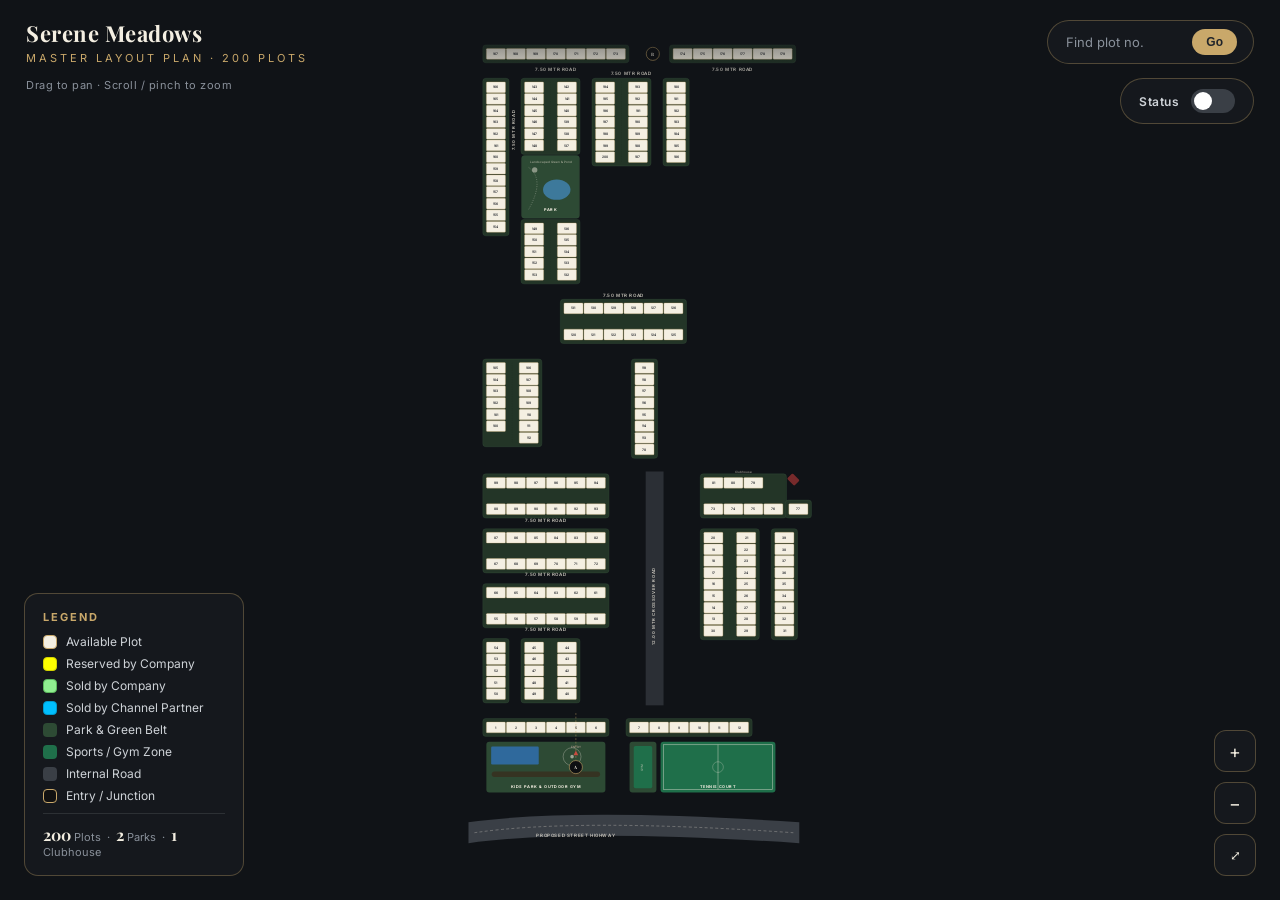
==== index.html @ fdded61a "Add index.html for Vercel deployment + Add Available status (4th category)" ====
<!DOCTYPE html>
<html lang="en">
<head>
<meta charset="UTF-8">
<title>Master Layout Plan</title>
<meta name="viewport" content="width=device-width, initial-scale=1.0">
<style>
  @import url('https://fonts.googleapis.com/css2?family=Playfair+Display:wght@600;700&family=Inter:wght@400;500;600;700&display=swap');

  :root{
    --bg:#101317;
    --panel:#171b20cc;
    --panel-solid:#171b20;
    --gold:#c9a86a;
    --gold-soft:#c9a86a55;
    --road:#3a3f46;
    --road-dark:#2b2f35;
    --cream:#f4efe2;
    --cream-line:#c9a86a;
    --ink:#20242a;
    --hedge:#233527;
    --hedge-line:#3a5940;
    --green:#2d4a34;
    --pond:#3f7ea6;
    --text-soft:#cfd3d8;
    --text-mute:#8a919b;
  }
  *{box-sizing:border-box;}
  html,body{margin:0;padding:0;height:100%;background:var(--bg);font-family:'Inter',sans-serif;overflow:hidden;}

  #app{position:relative;width:100vw;height:100vh;}

  header{
    position:absolute;top:0;left:0;right:0;z-index:20;
    display:flex;align-items:center;justify-content:space-between;
    padding:18px 26px;
    background:linear-gradient(180deg,rgba(16,19,23,0.95),rgba(16,19,23,0));
    pointer-events:none;
  }
  header .brand{pointer-events:auto;}
  header h1{
    font-family:'Playfair Display',serif;
    color:var(--cream);font-size:22px;font-weight:700;margin:0;letter-spacing:.5px;
  }
  header .sub{color:var(--gold);font-size:11px;letter-spacing:3px;text-transform:uppercase;margin-top:3px;}

  #searchWrap{pointer-events:auto;display:flex;align-items:center;gap:8px;background:var(--panel);
    border:1px solid var(--gold-soft);border-radius:30px;padding:8px 16px;backdrop-filter:blur(8px);}
  #searchWrap input{background:transparent;border:none;outline:none;color:var(--cream);font-size:13px;width:120px;font-family:'Inter',sans-serif;}
  #searchWrap input::placeholder{color:var(--text-mute);}
  #searchWrap button{background:var(--gold);border:none;color:#20242a;font-weight:600;font-size:12px;
    padding:6px 14px;border-radius:20px;cursor:pointer;}
  #searchMsg{position:absolute;top:78px;right:26px;z-index:20;color:#e88;font-size:12px;background:var(--panel);
    padding:6px 12px;border-radius:8px;display:none;border:1px solid #a44;}

  #viewport{position:absolute;inset:0;cursor:grab;touch-action:none;}
  #viewport.grabbing{cursor:grabbing;}
  svg{display:block;}

  .plot{fill:var(--cream);stroke:var(--cream-line);stroke-width:1;transition:fill .15s;}
  .plot:hover{fill:#fff8e8;}
  .plot.highlight{fill:#ffd77a;stroke:#7a5b1e;stroke-width:2;}
  .plot.reserved{fill:#ffff00;stroke:#d4d400;stroke-width:1.5;}
  .plot.sold-company{fill:#90ee90;stroke:#5cb85c;stroke-width:1.5;}
  .plot.sold-partner{fill:#00bfff;stroke:#0099cc;stroke-width:1.5;}
  .plot.available{fill:var(--cream);stroke:var(--cream-line);stroke-width:1;}
  .plot-num{fill:var(--ink);font-size:11px;font-family:'Inter',sans-serif;font-weight:600;text-anchor:middle;pointer-events:none;}
  .hedge{fill:var(--hedge);stroke:var(--hedge-line);stroke-width:1;}
  .road-label{fill:#e7e2d6;font-size:15px;letter-spacing:2px;font-family:'Inter',sans-serif;font-weight:600;text-anchor:middle;opacity:.85;}
  .road-label-v{fill:#e7e2d6;font-size:14px;letter-spacing:2px;font-family:'Inter',sans-serif;font-weight:600;opacity:.85;}
  .amenity-label{fill:var(--cream);font-size:13px;font-weight:700;font-family:'Inter',sans-serif;letter-spacing:1.5px;text-anchor:middle;}
  .amenity-sub{fill:#d9d3c2;font-size:10px;font-family:'Inter',sans-serif;text-anchor:middle;opacity:.85;}
  .node-label{fill:var(--cream);font-size:15px;font-weight:700;font-family:'Playfair Display',serif;text-anchor:middle;}

  #controls{position:absolute;bottom:24px;right:24px;z-index:20;display:flex;flex-direction:column;gap:10px;}
  .ctrl-btn{width:42px;height:42px;border-radius:12px;border:1px solid var(--gold-soft);
    background:var(--panel);color:var(--cream);font-size:18px;display:flex;align-items:center;justify-content:center;
    cursor:pointer;backdrop-filter:blur(8px);user-select:none;}
  .ctrl-btn:active{background:var(--gold);color:#20242a;}

  #legend{position:absolute;bottom:24px;left:24px;z-index:20;background:var(--panel);border:1px solid var(--gold-soft);
    border-radius:14px;padding:16px 18px;backdrop-filter:blur(8px);max-width:220px;}
  #legend h3{margin:0 0 10px;color:var(--gold);font-size:11px;letter-spacing:2px;text-transform:uppercase;font-family:'Inter',sans-serif;}
  .leg-row{display:flex;align-items:center;gap:9px;margin-bottom:7px;font-size:12px;color:var(--text-soft);}
  .swatch{width:14px;height:14px;border-radius:4px;flex-shrink:0;}
  #legend .stat{margin-top:10px;padding-top:10px;border-top:1px solid #ffffff1a;color:var(--text-mute);font-size:11px;}
  #legend .stat b{color:var(--cream);font-size:16px;font-family:'Playfair Display',serif;}
  
  #statusToggle{position:absolute;top:78px;right:26px;z-index:20;background:var(--panel);border:1px solid var(--gold-soft);
    border-radius:30px;padding:10px 18px;backdrop-filter:blur(8px);display:flex;align-items:center;gap:12px;
    font-size:12px;color:var(--text-soft);cursor:pointer;user-select:none;}
  #statusToggle:hover{border-color:var(--gold);}
  #statusToggle .label{font-weight:600;letter-spacing:.5px;}
  .toggle-switch{position:relative;width:44px;height:24px;background:#3a3f46;border-radius:12px;transition:background .3s;}
  .toggle-switch.active{background:var(--gold);}
  .toggle-slider{position:absolute;top:3px;left:3px;width:18px;height:18px;background:#fff;border-radius:50%;
    transition:transform .3s;}
  .toggle-switch.active .toggle-slider{transform:translateX(20px);}
  #statusStats{margin-left:8px;font-size:11px;color:var(--text-mute);display:none;}
  #statusStats.show{display:inline;}
  #statusStats .reserved-count{color:#ffff00;font-weight:700;}
  #statusStats .sold-company-count{color:#90ee90;font-weight:700;}
  #statusStats .sold-partner-count{color:#00bfff;font-weight:700;}
  #statusStats .available-count{color:var(--cream);font-weight:700;}

  #hint{position:absolute;top:78px;left:26px;z-index:15;color:var(--text-mute);font-size:11px;letter-spacing:.5px;pointer-events:none;}

  #tooltip{position:absolute;z-index:30;background:var(--panel-solid);border:1px solid var(--gold);
    border-radius:10px;padding:14px 18px;backdrop-filter:blur(10px);pointer-events:none;
    display:none;box-shadow:0 8px 24px rgba(0,0,0,0.5);min-width:200px;}
  #tooltip.show{display:block;}
  #tooltip .plot-title{color:var(--gold);font-size:15px;font-weight:700;margin-bottom:8px;
    font-family:'Playfair Display',serif;}
  #tooltip .plot-detail{color:var(--text-soft);font-size:12px;margin:4px 0;display:flex;
    justify-content:space-between;gap:16px;}
  #tooltip .plot-detail .label{color:var(--text-mute);}
  #tooltip .plot-detail .value{font-weight:600;color:var(--cream);}
  #tooltip .plot-tags{margin-top:8px;display:flex;gap:6px;flex-wrap:wrap;}
  #tooltip .tag{background:var(--gold-soft);color:var(--gold);font-size:10px;padding:3px 8px;
    border-radius:4px;font-weight:600;letter-spacing:.5px;}
  #tooltip .tag.status-reserved{background:#ffff0030;color:#d4d400;border:1px solid #d4d400;}
  #tooltip .tag.status-sold-company{background:#90ee9030;color:#5cb85c;border:1px solid #5cb85c;}
  #tooltip .tag.status-sold-partner{background:#00bfff30;color:#0099cc;border:1px solid #0099cc;}
  #tooltip .tag.status-available{background:#f4efe230;color:var(--cream-line);border:1px solid var(--cream-line);}
</style>
</head>
<body>
<div id="app">
  <header>
    <div class="brand">
      <h1>Serene Meadows</h1>
      <div class="sub">Master Layout Plan · 200 Plots</div>
    </div>
    <div id="searchWrap">
      <input id="plotSearch" type="text" placeholder="Find plot no." />
      <button onclick="findPlot()">Go</button>
    </div>
  </header>
  <div id="hint">Drag to pan · Scroll / pinch to zoom</div>
  <div id="searchMsg">Plot not found</div>

  <div id="statusToggle" onclick="toggleStatus()">
    <span class="label">Status</span>
    <div class="toggle-switch" id="toggleSwitch">
      <div class="toggle-slider"></div>
    </div>
    <span id="statusStats">
      <span class="reserved-count" id="reservedCount">0</span> Reserved · 
      <span class="sold-company-count" id="soldCompanyCount">0</span> Sold (Co.) · 
      <span class="sold-partner-count" id="soldPartnerCount">0</span> Sold (CP) · 
      <span class="available-count" id="availableCount">0</span> Available
    </span>
  </div>

  <div id="viewport">
    <svg id="canvas" xmlns="http://www.w3.org/2000/svg">
      <g id="world"></g>
    </svg>
  </div>

  <div id="legend">
    <h3>Legend</h3>
    <div class="leg-row"><span class="swatch" style="background:var(--cream);border:1px solid var(--cream-line);"></span>Available Plot</div>
    <div class="leg-row"><span class="swatch" style="background:#ffff00;border:1px solid #d4d400;"></span>Reserved by Company</div>
    <div class="leg-row"><span class="swatch" style="background:#90ee90;border:1px solid #5cb85c;"></span>Sold by Company</div>
    <div class="leg-row"><span class="swatch" style="background:#00bfff;border:1px solid #0099cc;"></span>Sold by Channel Partner</div>
    <div class="leg-row"><span class="swatch" style="background:var(--green);"></span>Park &amp; Green Belt</div>
    <div class="leg-row"><span class="swatch" style="background:#1f6f4a;"></span>Sports / Gym Zone</div>
    <div class="leg-row"><span class="swatch" style="background:var(--road);"></span>Internal Road</div>
    <div class="leg-row"><span class="swatch" style="background:#111;border:1px solid var(--gold);"></span>Entry / Junction</div>
    <div class="stat"><b>200</b> Plots &nbsp;·&nbsp; <b>2</b> Parks &nbsp;·&nbsp; <b>1</b> Clubhouse</div>
  </div>

  <div id="controls">
    <div class="ctrl-btn" onclick="zoomBy(1.25)">+</div>
    <div class="ctrl-btn" onclick="zoomBy(0.8)">−</div>
    <div class="ctrl-btn" onclick="fitToScreen()" style="font-size:13px;">⤢</div>
  </div>

  <div id="tooltip">
    <div class="plot-title"></div>
    <div class="plot-detail"><span class="label">Width:</span><span class="value" id="tt-width"></span></div>
    <div class="plot-detail"><span class="label">Depth:</span><span class="value" id="tt-depth"></span></div>
    <div class="plot-detail"><span class="label">Area (Marla):</span><span class="value" id="tt-marla"></span></div>
    <div class="plot-detail"><span class="label">Area (Sq.Yd):</span><span class="value" id="tt-sqyd"></span></div>
    <div class="plot-tags"></div>
  </div>
</div>

<script>
/* ============================= LAYOUT ENGINE ============================= */
const PW=64, PH=36, GAP=3, CORR=46, RCORR=52, MARGIN=60, LANE_GAP=64, ROAD_GAP=76;
let world = [];
let plotPositions = {}; // number -> {x,y,w,h}
let bx0=1e9,by0=1e9,bx1=-1e9,by1=-1e9;

/* ============================= PLOT DATA ============================= */
const plotData = {
  1: { width: 21.88294, depth: 50.4587, marla: 124.9953, sqyd: 217.1566, tags: "FRONT + PARK", status: "reserved" },
  2: { width: 22.64, depth: 50.46, marla: 126.87, sqyd: 220.4176, tags: "FRONT + PARK", status: "reserved" },
  3: { width: 22.64, depth: 50.46, marla: 126.87, sqyd: 220.4176, tags: "FRONT + PARK", status: "reserved" },
  4: { width: 22.63752, depth: 50.46, marla: 126.87, sqyd: 220.4176, tags: "FRONT + PARK", status: "reserved" },
  5: { width: 22.63752, depth: 50.46, marla: 126.87, sqyd: 220.4176, tags: "FRONT + PARK", status: "reserved" },
  6: { width: 27.36187, depth: 50.46, marla: 144.65, sqyd: 251.3035, tags: "FRONT + CORNER + ROAD +", status: "reserved" },
  7: { width: 24.08107, depth: 50.46, marla: 125.71, sqyd: 218.4028, tags: "FRONT + CORNER + ROAD +", status: "reserved" },
  8: { width: 22.50629, depth: 50.46, marla: 126.13, sqyd: 219.1298, tags: "FRONT + PARK", status: "reserved" },
  9: { width: 22.50629, depth: 50.46, marla: 126.13, sqyd: 219.1298, tags: "FRONT + PARK", status: "reserved" },
  10: { width: 22.50629, depth: 50.46, marla: 126.13, sqyd: 219.1298, tags: "FRONT + PARK", status: "reserved" },
  11: { width: 22.50629, depth: 50.46, marla: 126.13, sqyd: 219.1298, tags: "FRONT + PARK", status: "reserved" },
  12: { width: 21.7517, depth: 50.46, marla: 132.81, sqyd: 230.7406, tags: "FRONT + PARK", status: "reserved" },
  13: { width: 29.5272, depth: 39.37, marla: 119.87, sqyd: 208.246, tags: "CORNER + ROAD", status: "sold-company" },
  14: { width: 24.606, depth: 39.37, marla: 107.6, sqyd: 186.9354, tags: "ROAD", status: "sold-company" },
  15: { width: 24.606, depth: 39.37, marla: 107.6, sqyd: 186.9354, tags: "ROAD", status: "sold-company" },
  16: { width: 24.606, depth: 39.37, marla: 107.6, sqyd: 186.9354, tags: "ROAD", status: "sold-company" },
  17: { width: 24.606, depth: 39.37, marla: 107.6, sqyd: 186.9354, tags: "ROAD", status: "sold-company" },
  18: { width: 24.606, depth: 39.37, marla: 107.6, sqyd: 186.9354, tags: "ROAD", status: "sold-company" },
  19: { width: 24.606, depth: 39.37, marla: 107.6, sqyd: 186.9354, tags: "ROAD", status: "sold-company" },
  20: { width: 26.2464, depth: 39.37, marla: 105.52, sqyd: 183.3213, tags: "CORNER + ROAD", status: "sold-company" },
  21: { width: 29.5272, depth: 32.81, marla: 102.4, sqyd: 177.9002, tags: "CORNER", status: "sold-company" },
  22: { width: 19.6848, depth: 32.81, marla: 71.73, sqyd: 124.6236, tags: "N.A.", status: "sold-company" },
  23: { width: 19.6848, depth: 32.81, marla: 71.73, sqyd: 124.6236, tags: "N.A.", status: "sold-company" },
  24: { width: 19.6848, depth: 32.81, marla: 71.73, sqyd: 124.6236, tags: "N.A.", status: "sold-company" },
  25: { width: 19.6848, depth: 32.81, marla: 71.73, sqyd: 124.6236, tags: "N.A.", status: "reserved" },
  26: { width: 19.6848, depth: 32.81, marla: 71.73, sqyd: 124.6236, tags: "N.A.", status: "reserved" },
  27: { width: 19.6848, depth: 32.81, marla: 71.73, sqyd: 124.6236, tags: "N.A.", status: "reserved" },
  28: { width: 19.6848, depth: 32.81, marla: 71.73, sqyd: 124.6236, tags: "N.A.", status: "reserved" },
  29: { width: 19.6848, depth: 32.81, marla: 71.73, sqyd: 124.6236, tags: "N.A.", status: "reserved" },
  30: { width: 26.2464, depth: 32.81, marla: 90.44, sqyd: 157.1296, tags: "CORNER", status: "sold-company" },
  31: { width: 19.6848, depth: 35.76, marla: 74.66, sqyd: 129.7124, tags: "CORNER", status: "sold-company" },
  32: { width: 22.9656, depth: 33.99, marla: 88.95, sqyd: 154.5332, tags: "N.A.", status: "sold-company" },
  33: { width: 22.9656, depth: 33.27, marla: 85.57, sqyd: 148.6552, tags: "N.A.", status: "sold-company" },
  34: { width: 22.9656, depth: 33, marla: 84.53, sqyd: 146.8481, tags: "N.A.", status: "sold-company" },
  35: { width: 22.9656, depth: 33.27, marla: 83.86, sqyd: 145.685, tags: "N.A.", status: "sold-company" },
  36: { width: 22.9656, depth: 32.74, marla: 83.19, sqyd: 144.5218, tags: "N.A.", status: "sold-company" },
  37: { width: 22.9656, depth: 32.48, marla: 82.52, sqyd: 143.3587, tags: "N.A.", status: "sold-company" },
  38: { width: 22.9656, depth: 32.22, marla: 81.85, sqyd: 142.1955, tags: "N.A.", status: "sold-company" },
  39: { width: 32.808, depth: 31.95, marla: 115.79, sqyd: 201.1632, tags: "N.A.", status: "sold-company" },
  40: { width: 24.606, depth: 39.37, marla: 98.35, sqyd: 170.8589, tags: "CORNER + ROAD", status: "sold-company" },
  41: { width: 24.606, depth: 39.37, marla: 107.6, sqyd: 186.9354, tags: "ROAD", status: "sold-company" },
  42: { width: 24.606, depth: 39.37, marla: 107.6, sqyd: 186.9354, tags: "ROAD", status: "sold-company" },
  43: { width: 24.606, depth: 39.37, marla: 107.6, sqyd: 186.9354, tags: "ROAD", status: "sold-company" },
  44: { width: 24.606, depth: 39.37, marla: 98.35, sqyd: 170.8589, tags: "CORNER + ROAD", status: "sold-company" },
  45: { width: 24.606, depth: 39.37, marla: 102.4, sqyd: 177.9002, tags: "CORNER", status: "sold-company" },
  46: { width: 24.606, depth: 39.01, marla: 106.61, sqyd: 185.2114, tags: "N.A.", status: "sold-company" },
  47: { width: 24.606, depth: 38.65, marla: 105.63, sqyd: 183.5082, tags: "N.A.", status: "sold-company" },
  48: { width: 24.606, depth: 38.29, marla: 104.64, sqyd: 181.7843, tags: "N.A.", status: "sold-company" },
  49: { width: 24.606, depth: 37.96, marla: 98.54, sqyd: 171.1913, tags: "CORNER", status: "sold-company" },
  50: { width: 24.606, depth: 39.37, marla: 102.4, sqyd: 177.9002, tags: "CORNER", status: "sold-company" },
  51: { width: 24.606, depth: 39.37, marla: 107.6, sqyd: 186.9354, tags: "N.A.", status: "sold-company" },
  52: { width: 24.606, depth: 39.37, marla: 107.6, sqyd: 186.9354, tags: "N.A.", status: "sold-partner" },
  53: { width: 24.606, depth: 39.37, marla: 107.6, sqyd: 186.9354, tags: "N.A.", status: "sold-company" },
  54: { width: 24.606, depth: 39.37, marla: 102.4, sqyd: 177.9002, tags: "CORNER", status: "sold-company" },
  55: { width: 20.57062, depth: 39.37, marla: 88.75, sqyd: 154.1801, tags: "N.A.", status: "sold-partner" },
  56: { width: 24.606, depth: 39.37, marla: 107.6, sqyd: 186.9354, tags: "N.A.", status: "sold-company" },
  57: { width: 24.606, depth: 39.37, marla: 107.6, sqyd: 186.9354, tags: "N.A.", status: "sold-company" },
  58: { width: 24.606, depth: 39.37, marla: 107.6, sqyd: 186.9354, tags: "N.A.", status: "sold-partner" },
  59: { width: 24.606, depth: 39.37, marla: 107.6, sqyd: 186.9354, tags: "N.A.", status: "sold-company" },
  60: { width: 24.606, depth: 39.37, marla: 98.35, sqyd: 170.8589, tags: "CORNER + ROAD", status: "sold-company" },
  61: { width: 24.606, depth: 39.37, marla: 98.35, sqyd: 170.8589, tags: "CORNER + ROAD", status: "sold-company" },
  62: { width: 24.606, depth: 39.37, marla: 107.6, sqyd: 186.9354, tags: "N.A.", status: "sold-company" },
  63: { width: 24.606, depth: 39.37, marla: 107.6, sqyd: 186.9354, tags: "N.A.", status: "sold-partner" },
  64: { width: 24.606, depth: 39.37, marla: 107.6, sqyd: 186.9354, tags: "N.A.", status: "sold-company" },
  65: { width: 24.606, depth: 39.37, marla: 107.6, sqyd: 186.9354, tags: "N.A.", status: "sold-company" },
  66: { width: 24.606, depth: 39.37, marla: 98.35, sqyd: 170.8589, tags: "N.A.", status: "sold-partner" },
  67: { width: 22.01417, depth: 39.37, marla: 95.09, sqyd: 165.2093, tags: "N.A.", status: "sold-company" },
  68: { width: 24.606, depth: 39.37, marla: 107.6, sqyd: 186.9354, tags: "N.A.", status: "sold-company" },
  69: { width: 24.606, depth: 39.37, marla: 107.6, sqyd: 186.9354, tags: "N.A.", status: "sold-partner" },
  70: { width: 24.606, depth: 39.37, marla: 107.6, sqyd: 186.9354, tags: "N.A.", status: "sold-company" },
  71: { width: 24.606, depth: 39.37, marla: 107.6, sqyd: 186.9354, tags: "N.A.", status: "sold-company" },
  72: { width: 24.606, depth: 39.37, marla: 98.35, sqyd: 170.8589, tags: "CORNER + ROAD", status: "sold-company" },
  73: { width: 27.8868, depth: 39.37, marla: 112.69, sqyd: 195.7836, tags: "CORNER + ROAD", status: "sold-company" },
  74: { width: 22.9656, depth: 39.37, marla: 100.43, sqyd: 174.473, tags: "N.A.", status: "sold-company" },
  75: { width: 22.9656, depth: 39.37, marla: 100.43, sqyd: 174.473, tags: "N.A.", status: "sold-company" },
  76: { width: 22.9656, depth: 39.37, marla: 100.43, sqyd: 174.473, tags: "PARK", status: "sold-company" },
  77: { width: 54.1332, depth: 30.97, marla: 188.18, sqyd: 326.9292, tags: "PARK", status: "reserved" },
  78: { width: 37.07304, depth: 30.28, marla: 83.22, sqyd: 144.5841, tags: "PARK", status: "reserved" },
  79: { width: 22.9656, depth: 39.37, marla: 100.43, sqyd: 174.473, tags: "PARK", status: "sold-company" },
  80: { width: 22.9656, depth: 39.37, marla: 100.43, sqyd: 174.473, tags: "N.A.", status: "sold-company" },
  81: { width: 27.8868, depth: 39.37, marla: 112.69, sqyd: 195.7836, tags: "CORNER + ROAD", status: "sold-company" },
  82: { width: 24.606, depth: 39.37, marla: 98.35, sqyd: 170.8589, tags: "CORNER + ROAD", status: "sold-company" },
  83: { width: 24.606, depth: 39.37, marla: 107.6, sqyd: 186.9354, tags: "N.A.", status: "sold-partner" },
  84: { width: 24.606, depth: 39.37, marla: 107.6, sqyd: 186.9354, tags: "N.A.", status: "sold-company" },
  85: { width: 24.606, depth: 39.37, marla: 107.6, sqyd: 186.9354, tags: "N.A.", status: "sold-company" },
  86: { width: 24.606, depth: 39.37, marla: 107.6, sqyd: 186.9354, tags: "N.A.", status: "sold-partner" },
  87: { width: 22.01417, depth: 39.37, marla: 97.47, sqyd: 169.3427, tags: "N.A.", status: "sold-company" },
  88: { width: 22.5391, depth: 39.37, marla: 99.31, sqyd: 172.5413, tags: "N.A.", status: "sold-company" },
  89: { width: 24.606, depth: 39.37, marla: 107.6, sqyd: 186.9354, tags: "N.A.", status: "sold-partner" },
  90: { width: 24.606, depth: 39.37, marla: 107.6, sqyd: 186.9354, tags: "N.A.", status: "sold-company" },
  91: { width: 24.606, depth: 39.37, marla: 107.6, sqyd: 186.9354, tags: "N.A.", status: "sold-company" },
  92: { width: 24.606, depth: 39.37, marla: 107.6, sqyd: 186.9354, tags: "N.A.", status: "sold-partner" },
  93: { width: 24.606, depth: 39.37, marla: 98.35, sqyd: 170.8589, tags: "CORNER + ROAD", status: "sold-company" },
  94: { width: 24.606, depth: 39.37, marla: 98.35, sqyd: 170.8589, tags: "CORNER + ROAD", status: "sold-company" },
  95: { width: 24.606, depth: 39.37, marla: 107.6, sqyd: 186.9354, tags: "N.A.", status: "sold-company" },
  96: { width: 24.606, depth: 39.37, marla: 107.6, sqyd: 186.9354, tags: "N.A.", status: "sold-company" },
  97: { width: 24.606, depth: 39.37, marla: 107.6, sqyd: 186.9354, tags: "N.A.", status: "sold-company" },
  98: { width: 24.606, depth: 39.37, marla: 107.6, sqyd: 186.9354, tags: "N.A.", status: "sold-company" },
  99: { width: 22.5391, depth: 39.37, marla: 97.88, sqyd: 170.0489, tags: "N.A.", status: "sold-company" },
  100: { width: 24.606, depth: 39.37, marla: 98.35, sqyd: 170.8589, tags: "CORNER + ROAD", status: "sold-company" },
  101: { width: 24.606, depth: 39.37, marla: 107.6, sqyd: 186.9354, tags: "ROAD", status: "sold-company" },
  102: { width: 24.606, depth: 39.37, marla: 107.6, sqyd: 186.9354, tags: "ROAD", status: "sold-company" },
  103: { width: 24.606, depth: 39.37, marla: 107.6, sqyd: 186.9354, tags: "ROAD", status: "sold-company" },
  104: { width: 24.606, depth: 39.37, marla: 107.6, sqyd: 186.9354, tags: "ROAD", status: "reserved" },
  105: { width: 24.606, depth: 39.37, marla: 98.35, sqyd: 170.8589, tags: "CORNER + ROAD", status: "reserved" },
  101: { width: 24.606, depth: 39.37, marla: 107.6, sqyd: 186.9354, tags: "ROAD" },
  102: { width: 24.606, depth: 39.37, marla: 107.6, sqyd: 186.9354, tags: "ROAD" },
  103: { width: 24.606, depth: 39.37, marla: 107.6, sqyd: 186.9354, tags: "ROAD" },
  104: { width: 24.606, depth: 39.37, marla: 107.6, sqyd: 186.9354, tags: "ROAD" },
  105: { width: 24.606, depth: 39.37, marla: 98.35, sqyd: 170.8589, tags: "CORNER + ROAD" },
  106: { width: 24.606, depth: 32.81, marla: 78.49, sqyd: 136.359, tags: "CORNER" },
  107: { width: 19.6848, depth: 32.81, marla: 71.73, sqyd: 124.6236, tags: "N.A." },
  108: { width: 19.6848, depth: 32.81, marla: 71.73, sqyd: 124.6236, tags: "N.A." },
  109: { width: 19.6848, depth: 32.81, marla: 71.73, sqyd: 124.6236, tags: "N.A." },
  110: { width: 19.6848, depth: 32.81, marla: 71.73, sqyd: 124.6236, tags: "N.A." },
  111: { width: 19.6848, depth: 32.81, marla: 71.73, sqyd: 124.6236, tags: "N.A." },
  112: { width: 26.2464, depth: 32.81, marla: 90.44, sqyd: 157.1296, tags: "CORNER" },
  113: { width: 19.84884, depth: 39.96, marla: 88.1, sqyd: 153.0585, tags: "N.A." },
  114: { width: 29.75686, depth: 29.53, marla: 97.96, sqyd: 170.1943, tags: "N.A." },
  115: { width: 29.98651, depth: 29.53, marla: 97.21, sqyd: 168.8857, tags: "N.A." },
  116: { width: 29.5272, depth: 29.53, marla: 96.46, sqyd: 167.5772, tags: "N.A." },
  117: { width: 29.29754, depth: 29.53, marla: 95.76, sqyd: 166.3725, tags: "N.A." },
  118: { width: 29.1007, depth: 29.53, marla: 95.06, sqyd: 165.147, tags: "N.A." },
  119: { width: 28.87104, depth: 36.88, marla: 68.1, sqyd: 118.3093, tags: "CORNER" },
  120: { width: 22.9656, depth: 32.81, marla: 78.49, sqyd: 136.359, tags: "CORNER + ROAD" },
  121: { width: 19.6848, depth: 32.81, marla: 71.73, sqyd: 124.6236, tags: "N.A." },
  122: { width: 19.6848, depth: 32.81, marla: 71.73, sqyd: 124.6236, tags: "N.A." },
  123: { width: 19.6848, depth: 32.81, marla: 71.73, sqyd: 124.6236, tags: "N.A." },
  124: { width: 19.6848, depth: 32.81, marla: 71.73, sqyd: 124.6236, tags: "N.A." },
  125: { width: 22.9656, depth: 32.81, marla: 83.93, sqyd: 145.8096, tags: "N.A." },
  126: { width: 22.9656, depth: 32.81, marla: 83.93, sqyd: 145.8096, tags: "N.A." },
  127: { width: 19.6848, depth: 32.81, marla: 71.73, sqyd: 124.6236, tags: "N.A." },
  128: { width: 19.6848, depth: 32.81, marla: 71.73, sqyd: 124.6236, tags: "N.A." },
  129: { width: 19.6848, depth: 32.81, marla: 71.73, sqyd: 124.6236, tags: "N.A." },
  130: { width: 19.6848, depth: 32.81, marla: 71.73, sqyd: 124.6236, tags: "N.A." },
  131: { width: 22.9656, depth: 32.81, marla: 78.49, sqyd: 136.359, tags: "CORNER + ROAD + PARK" },
  132: { width: 29.5272, depth: 39.37, marla: 119.87, sqyd: 208.246, tags: "CORNER + ROAD" },
  133: { width: 22.9656, depth: 39.37, marla: 100.43, sqyd: 174.473, tags: "ROAD" },
  134: { width: 22.9656, depth: 39.37, marla: 100.43, sqyd: 174.473, tags: "ROAD" },
  135: { width: 22.9656, depth: 39.37, marla: 100.43, sqyd: 174.473, tags: "ROAD" },
  136: { width: 22.9656, depth: 39.37, marla: 100.43, sqyd: 174.473, tags: "ROAD + PARK" },
  137: { width: 22.9656, depth: 39.37, marla: 100.43, sqyd: 174.473, tags: "ROAD + PARK" },
  138: { width: 22.9656, depth: 39.37, marla: 100.43, sqyd: 174.473, tags: "ROAD" },
  139: { width: 22.9656, depth: 39.37, marla: 100.43, sqyd: 174.473, tags: "ROAD" },
  140: { width: 22.9656, depth: 39.37, marla: 100.43, sqyd: 174.473, tags: "ROAD" },
  141: { width: 22.9656, depth: 39.37, marla: 100.43, sqyd: 174.473, tags: "ROAD" },
  142: { width: 28.24769, depth: 39.37, marla: 114.27, sqyd: 198.5254, tags: "CORNER + ROAD" },
  143: { width: 28.24769, depth: 39.37, marla: 118.32, sqyd: 205.5666, tags: "CORNER" },
  144: { width: 22.9656, depth: 39.37, marla: 100.43, sqyd: 174.473, tags: "N.A." },
  145: { width: 22.9656, depth: 39.37, marla: 100.43, sqyd: 174.473, tags: "N.A." },
  146: { width: 22.9656, depth: 39.37, marla: 100.43, sqyd: 174.473, tags: "N.A." },
  147: { width: 22.9656, depth: 39.37, marla: 100.43, sqyd: 174.473, tags: "N.A." },
  148: { width: 22.9656, depth: 39.37, marla: 100.43, sqyd: 174.473, tags: "PARK" },
  149: { width: 22.9656, depth: 39.37, marla: 100.43, sqyd: 174.473, tags: "PARK" },
  150: { width: 22.9656, depth: 39.37, marla: 100.43, sqyd: 174.473, tags: "N.A." },
  151: { width: 22.9656, depth: 39.37, marla: 100.43, sqyd: 174.473, tags: "N.A." },
  152: { width: 22.9656, depth: 39.37, marla: 100.43, sqyd: 174.473, tags: "N.A." },
  153: { width: 29.5272, depth: 39.37, marla: 123.92, sqyd: 215.2872, tags: "CORNER" },
  154: { width: 22.9656, depth: 41.5, marla: 131.36, sqyd: 228.2065, tags: "CORNER" },
  155: { width: 22.9656, depth: 41.27, marla: 105.57, sqyd: 183.4044, tags: "N.A." },
  156: { width: 22.9656, depth: 41.08, marla: 105.03, sqyd: 182.4697, tags: "N.A." },
  157: { width: 22.9656, depth: 40.88, marla: 104.53, sqyd: 181.5973, tags: "N.A." },
  158: { width: 22.9656, depth: 40.65, marla: 103.98, sqyd: 180.6419, tags: "PARK" },
  159: { width: 22.9656, depth: 40.45, marla: 103.44, sqyd: 179.7072, tags: "PARK" },
  160: { width: 24.606, depth: 40.22, marla: 110.24, sqyd: 191.5257, tags: "PARK" },
  161: { width: 22.9656, depth: 40.03, marla: 109.66, sqyd: 190.5079, tags: "PARK" },
  162: { width: 22.9656, depth: 39.83, marla: 109.12, sqyd: 189.5732, tags: "N.A." },
  163: { width: 22.9656, depth: 39.6, marla: 108.53, sqyd: 188.5555, tags: "N.A." },
  164: { width: 22.9656, depth: 39.5, marla: 108.09, sqyd: 187.787, tags: "N.A." },
  165: { width: 22.9656, depth: 38.32, marla: 106.34, sqyd: 184.7545, tags: "N.A." },
  166: { width: 28.57577, depth: 48.39, marla: 117.7, sqyd: 204.4865, tags: "CORNER" },
  167: { width: 22.24382, depth: 39.4, marla: 97.21, sqyd: 168.8857, tags: "N.A." },
  168: { width: 18.0444, depth: 38.65, marla: 77.02, sqyd: 133.8042, tags: "N.A." },
  169: { width: 19.6848, depth: 38.06, marla: 82.94, sqyd: 144.0856, tags: "N.A." },
  170: { width: 19.6848, depth: 37.43, marla: 81.48, sqyd: 141.5516, tags: "N.A." },
  171: { width: 19.6848, depth: 36.84, marla: 79.99, sqyd: 138.9761, tags: "N.A." },
  172: { width: 19.6848, depth: 36.22, marla: 78.91, sqyd: 137.0859, tags: "N.A." },
  173: { width: 22.9656, depth: 35.63, marla: 80.86, sqyd: 140.4715, tags: "CORNER + ROAD" },
  174: { width: 22.9656, depth: 33.2, marla: 76.04, sqyd: 132.101, tags: "CORNER + ROAD" },
  175: { width: 19.6848, depth: 33.2, marla: 71.71, sqyd: 124.582, tags: "N.A." },
  176: { width: 19.6848, depth: 32.58, marla: 70.38, sqyd: 122.2765, tags: "N.A." },
  177: { width: 19.6848, depth: 31.99, marla: 68.92, sqyd: 119.7425, tags: "N.A." },
  178: { width: 18.0444, depth: 31.36, marla: 61.75, sqyd: 107.2801, tags: "N.A." },
  179: { width: 22.70314, depth: 30.77, marla: 76.86, sqyd: 133.5342, tags: "N.A." },
  180: { width: 27.26345, depth: 33.1, marla: 94.81, sqyd: 164.7108, tags: "CORNER" },
  181: { width: 29.5272, depth: 33.1, marla: 108.78, sqyd: 188.9917, tags: "N.A." },
  182: { width: 29.5272, depth: 33.23, marla: 109.21, sqyd: 189.7394, tags: "N.A." },
  183: { width: 29.5272, depth: 33.37, marla: 109.69, sqyd: 190.5702, tags: "N.A." },
  184: { width: 29.5272, depth: 33.53, marla: 110.18, sqyd: 191.4218, tags: "N.A." },
  185: { width: 29.5272, depth: 33.66, marla: 110.61, sqyd: 192.1696, tags: "N.A." },
  186: { width: 27.23064, depth: 33.79, marla: 97.29, sqyd: 169.0311, tags: "CORNER" },
  187: { width: 27.23064, depth: 32.81, marla: 94.03, sqyd: 163.3607, tags: "CORNER" },
  188: { width: 19.6848, depth: 32.81, marla: 71.73, sqyd: 124.6236, tags: "N.A." },
  189: { width: 19.6848, depth: 32.81, marla: 71.73, sqyd: 124.6236, tags: "N.A." },
  190: { width: 19.6848, depth: 32.81, marla: 71.73, sqyd: 124.6236, tags: "N.A." },
  191: { width: 19.6848, depth: 32.81, marla: 71.73, sqyd: 124.6236, tags: "N.A." },
  192: { width: 19.6848, depth: 32.81, marla: 71.73, sqyd: 124.6236, tags: "N.A." },
  193: { width: 27.23064, depth: 32.81, marla: 94.03, sqyd: 163.3607, tags: "CORNER" },
  194: { width: 27.26345, depth: 32.81, marla: 89.98, sqyd: 156.3195, tags: "CORNER + ROAD" },
  195: { width: 19.6848, depth: 32.81, marla: 71.73, sqyd: 124.6236, tags: "ROAD" },
  196: { width: 19.6848, depth: 32.81, marla: 71.73, sqyd: 124.6236, tags: "ROAD" },
  197: { width: 19.6848, depth: 32.81, marla: 71.73, sqyd: 124.6236, tags: "ROAD" },
  198: { width: 19.6848, depth: 32.81, marla: 71.73, sqyd: 124.6236, tags: "ROAD" },
  199: { width: 19.6848, depth: 32.81, marla: 71.73, sqyd: 124.6236, tags: "ROAD" },
  200: { width: 27.26345, depth: 32.81, marla: 89.98, sqyd: 156.3195, tags: "CORNER + ROAD + PARK" }
};

// Auto-assign status to plots that don't have one
// Based on spreadsheet colors: Yellow=reserved, Green=sold-company, Blue=sold-partner, White=available
Object.keys(plotData).forEach(plotNum => {
  if (!plotData[plotNum].status) {
    const num = parseInt(plotNum);
    // Available plots (white/uncolored in spreadsheet) - majority of remaining plots
    const availablePlots = [106, 107, 108, 109, 110, 111, 112, 113, 114, 115, 116, 117, 118, 119, 
                           120, 121, 122, 123, 124, 125, 126, 127, 128, 129, 130, 131,
                           132, 133, 134, 135, 136, 137, 138, 139, 140, 141, 142, 143,
                           144, 145, 146, 147, 148, 149, 150, 151, 152, 153, 154, 155,
                           156, 157, 158, 159, 160, 161, 162, 163, 164, 165, 166, 167,
                           168, 169, 170, 171, 172, 173, 174, 175, 176, 177, 178, 179,
                           180, 181, 182, 183, 184, 185, 186, 187, 188, 189, 190, 191,
                           192, 193, 194, 195, 196, 197, 198, 199, 200];
    
    if (availablePlots.includes(num)) {
      plotData[plotNum].status = 'available';
    } else {
      // Randomly assign to sold-company or sold-partner for remaining
      plotData[plotNum].status = Math.random() < 0.7 ? 'sold-company' : 'sold-partner';
    }
  }
});

function track(x,y,w,h){ bx0=Math.min(bx0,x); by0=Math.min(by0,y); bx1=Math.max(bx1,x+w); by1=Math.max(by1,y+h); }

function plotEl(x,y,num,w=PW,h=PH){
  plotPositions[num] = {x,y,w,h};
  track(x,y,w,h);
  return `<g class="plot-g" data-num="${num}">
    <rect x="${x}" y="${y}" width="${w}" height="${h}" rx="3" class="plot" id="plot-${num}"/>
    <text x="${x+w/2}" y="${y+h/2+4}" class="plot-num">${num}</text>
  </g>`;
}
function hedge(x,y,w,h,pad=12){ track(x-pad,y-pad,w+2*pad,h+2*pad); return `<rect x="${x-pad}" y="${y-pad}" width="${w+2*pad}" height="${h+2*pad}" rx="10" class="hedge"/>`; }

function rowBlock(x,y,nums,w=PW,h=PH,gap=GAP){
  let out=''; nums.forEach((n,i)=>out+=plotEl(x+i*(w+gap),y,n,w,h));
  const totalW=nums.length*(w+gap)-gap;
  return {svg: hedge(x,y,totalW,h)+out, w: totalW, h, x, y};
}
function colBlock(x,y,nums,w=PW,h=PH,gap=GAP){
  let out=''; nums.forEach((n,i)=>out+=plotEl(x,y+i*(h+gap),n,w,h));
  const totalH=nums.length*(h+gap)-gap;
  return {svg: hedge(x,y,w,totalH)+out, w, h: totalH, x, y};
}
function grid2col(x,y,leftNums,rightNums,corridor=CORR,w=PW,h=PH,gap=GAP){
  let out='';
  leftNums.forEach((n,i)=>out+=plotEl(x,y+i*(h+gap),n,w,h));
  rightNums.forEach((n,i)=>out+=plotEl(x+w+corridor,y+i*(h+gap),n,w,h));
  const rows=Math.max(leftNums.length,rightNums.length);
  const totalH=rows*(h+gap)-gap, totalW=2*w+corridor;
  let mid = `<line x1="${x+w+corridor/2}" y1="${y}" x2="${x+w+corridor/2}" y2="${y+totalH}" stroke="#00000022" stroke-width="1" stroke-dasharray="4 4"/>`;
  return {svg: hedge(x,y,totalW,totalH)+mid+out, w: totalW, h: totalH, x, y};
}
function grid2row(x,y,topNums,bottomNums,corridor=RCORR,w=PW,h=PH,gap=GAP){
  let out='';
  topNums.forEach((n,i)=>out+=plotEl(x+i*(w+gap),y,n,w,h));
  bottomNums.forEach((n,i)=>out+=plotEl(x+i*(w+gap),y+h+corridor,n,w,h));
  const cols=Math.max(topNums.length,bottomNums.length);
  const totalW=cols*(w+gap)-gap, totalH=2*h+corridor;
  return {svg: hedge(x,y,totalW,totalH)+out, w: totalW, h: totalH, x, y};
}
function roadLabel(x,y,text){ track(x-80,y-10,160,20); return `<text x="${x}" y="${y}" class="road-label">${text}</text>`; }
function roadLabelV(x,y,text){ track(x-10,y-80,20,160); return `<text x="${x}" y="${y}" class="road-label-v" transform="rotate(-90 ${x} ${y})" text-anchor="middle">${text}</text>`; }
function node(x,y,letter){
  track(x-26,y-26,52,52);
  return `<circle cx="${x}" cy="${y}" r="22" fill="#0d0f12" stroke="var(--gold)" stroke-width="2"/>
  <text x="${x}" y="${y+6}" class="node-label">${letter}</text>`;
}

/* ---------- Plot number arrays (sequence exactly as in source plan) ---------- */
const block1=[167,168,169,170,171,172,173];
const block2=[174,175,176,177,178,179];
const leftCol1=[166,165,164,163,162,161,160,159,158,157,156,155,154];
const block4L=[143,144,145,146,147,148], block4R=[142,141,140,139,138,137];
const block5L=[149,150,151,152,153], block5R=[136,135,134,133,132];
const block6L=[194,195,196,197,198,199,200], block6R=[193,192,191,190,189,188,187];
const rightCol1=[180,181,182,183,184,185,186];
const block8Top=[131,130,129,128,127,126], block8Bot=[120,121,122,123,124,125];
const block9L=[105,104,103,102,101,100], block9R=[106,107,108,109,110,111,112];
const col10=[119,118,117,116,115,114,113,78];
const block11Top=[99,98,97,96,95,94], block11Bot=[88,89,90,91,92,93];
const block12Top=[87,86,85,84,83,82], block12Bot=[67,68,69,70,71,72];
const block13Top=[66,65,64,63,62,61], block13Bot=[55,56,57,58,59,60];
const block14=[54,53,52,51,50];
const block15L=[45,46,47,48,49], block15R=[44,43,42,41,40];
const block17Top=[81,80,79], block17Bot=[73,74,75,76];
const extra77=[77];
const block18L=[20,19,18,17,16,15,14,13,30], block18R=[21,22,23,24,25,26,27,28,29];
const col19=[39,38,37,36,35,34,33,32,31];
const block20=[1,2,3,4,5,6];
const block21=[7,8,9,10,11,12];

/* ---------- Compose layout ---------- */
let y = 70;

// SECTION 1 : top cul-de-sac
{
  let x = MARGIN;
  const b1 = rowBlock(x, y, block1); world.push(b1.svg);
  x += b1.w + 70;
  world.push(node(x+22, y+18, 'B'));
  x += 90;
  const b2 = rowBlock(x, y, block2); world.push(b2.svg);
  world.push(roadLabel(MARGIN+b1.w/2, y+PH+40, '7.50 MTR ROAD'));
  world.push(roadLabel(x+b2.w/2, y+PH+40, '7.50 MTR ROAD'));
  y += PH + ROAD_GAP;
}

// SECTION 2 : four lanes (left column, park cluster, block6, right column)
{
  const laneY = y;
  let x = MARGIN;
  const lc1 = colBlock(x, laneY, leftCol1); world.push(lc1.svg);

  x += lc1.w + LANE_GAP;
  const p4 = grid2col(x, laneY, block4L, block4R); world.push(p4.svg);
  // park island
  const parkY = laneY + p4.h + 26, parkH = 190;
  world.push(hedge(x, parkY, p4.w, parkH, 10).replace('class="hedge"','class="hedge" style="fill:var(--green)"'));
  world.push(`<ellipse cx="${x+p4.w*0.62}" cy="${parkY+parkH*0.55}" rx="46" ry="34" fill="var(--pond)" opacity="0.9"/>`);
  world.push(`<path d="M ${x+14} ${parkY+30} Q ${x+p4.w*0.4} ${parkY+70} ${x+14} ${parkY+parkH-20}" stroke="#e7e2d6" stroke-width="2" fill="none" stroke-dasharray="3 5" opacity="0.6"/>`);
  world.push(`<circle cx="${x+34}" cy="${parkY+38}" r="9" fill="#e7e2d6" opacity="0.5"/>`);
  world.push(`<text x="${x+p4.w/2}" y="${parkY+parkH-14}" class="amenity-label">PARK</text>`);
  world.push(`<text x="${x+p4.w/2}" y="${parkY+16}" class="amenity-sub">Landscaped Green &amp; Pond</text>`);
  track(x,parkY,p4.w,parkH);

  const p5y = parkY + parkH + 26;
  const p5 = grid2col(x, p5y, block5L, block5R); world.push(p5.svg);

  x += p4.w + LANE_GAP;
  const b6 = grid2col(x, laneY, block6L, block6R); world.push(b6.svg);

  x += b6.w + LANE_GAP;
  const rc1 = colBlock(x, laneY, rightCol1); world.push(rc1.svg);

  world.push(roadLabelV(MARGIN + lc1.w + LANE_GAP/2, laneY + 160, '7.50 MTR ROAD'));
  world.push(roadLabel(x - b6.w/2 - LANE_GAP/2, laneY - 22, '7.50 MTR ROAD'));

  const sectionH = Math.max(lc1.h, p5y - laneY + p5.h, b6.h, rc1.h);
  y = laneY + sectionH + ROAD_GAP;
}

// SECTION 3 : block8 (row-grid) roughly centered
{
  let x = MARGIN + 260;
  const b8 = grid2row(x, y, block8Top, block8Bot); world.push(b8.svg);
  world.push(roadLabel(x + b8.w/2, y - 20, '7.50 MTR ROAD'));
  y += b8.h + ROAD_GAP;
}

// SECTION 4 : block9 (irregular grid2col) + col10
{
  const laneY = y;
  let x = MARGIN;
  const b9 = grid2col(x, laneY, block9L, block9R); world.push(b9.svg);
  x += b9.w + LANE_GAP + 260;
  const c10 = colBlock(x, laneY, col10); world.push(c10.svg);
  const sectionH = Math.max(b9.h, c10.h);
  y = laneY + sectionH + ROAD_GAP;
}

// SECTION 5 : left stack (11,12,13,14+15) parallel with right stack (17,18) + col19, crossover road between
{
  const topY = y;
  let leftX = MARGIN, leftY = y;
  const b11 = grid2row(leftX, leftY, block11Top, block11Bot); world.push(b11.svg);
  world.push(roadLabel(leftX + b11.w/2, leftY + b11.h + 24, '7.50 MTR ROAD'));
  leftY += b11.h + 60;

  const b12 = grid2row(leftX, leftY, block12Top, block12Bot); world.push(b12.svg);
  world.push(roadLabel(leftX + b12.w/2, leftY + b12.h + 24, '7.50 MTR ROAD'));
  leftY += b12.h + 60;

  const b13 = grid2row(leftX, leftY, block13Top, block13Bot); world.push(b13.svg);
  world.push(roadLabel(leftX + b13.w/2, leftY + b13.h + 24, '7.50 MTR ROAD'));
  leftY += b13.h + 60;

  const b14 = colBlock(leftX, leftY, block14); world.push(b14.svg);
  const b15 = grid2col(leftX + b14.w + LANE_GAP, leftY, block15L, block15R); world.push(b15.svg);
  leftY += Math.max(b14.h, b15.h);

  // right stack
  let rightX = leftX + b11.w + 330, rightY = y;
  const b17 = grid2row(rightX, rightY, block17Top, block17Bot); world.push(b17.svg);
  const e77 = rowBlock(rightX + b17.w + 20, rightY + b17.h - PH, extra77); world.push(e77.svg);
  world.push(`<rect x="${rightX+b17.w+18}" y="${rightY-6}" width="34" height="26" rx="4" fill="#8a2f2f" opacity="0.85" transform="rotate(45 ${rightX+b17.w+35} ${rightY+7})"/>`);
  world.push(`<text x="${rightX+b17.w/2}" y="${rightY - 16}" class="amenity-sub">Clubhouse</text>`);
  rightY += b17.h + 60;

  const b18 = grid2col(rightX, rightY, block18L, block18R); world.push(b18.svg);
  const c19 = colBlock(rightX + b18.w + LANE_GAP, rightY, col19); world.push(c19.svg);
  rightY += Math.max(b18.h, c19.h);

  const bottomY = Math.max(leftY, rightY);
  const crossX = leftX + b11.w + (rightX - (leftX + b11.w)) / 2;
  world.push(`<rect x="${crossX-30}" y="${topY-20}" width="60" height="${bottomY-topY+40}" fill="var(--road-dark)"/>`);
  world.push(roadLabelV(crossX, topY + (bottomY-topY)/2 + 60, '12.00 MTR CROSSOVER ROAD'));

  y = bottomY + ROAD_GAP;
}

// SECTION 6 : bottom row (1-6 with park) and (7-12 with sports) + entry
{
  let x = MARGIN;
  const b20 = rowBlock(x, y, block20); world.push(b20.svg);
  const amY = y + PH + 30, amH = 170, amW = b20.w;
  world.push(`<rect x="${x}" y="${amY}" width="${amW}" height="${amH}" rx="10" style="fill:var(--green)"/>`);
  world.push(`<rect x="${x+16}" y="${amY+16}" width="${amW*0.4}" height="60" rx="4" fill="#2f6fae" opacity="0.85"/>`);
  world.push(`<circle cx="${x+amW*0.72}" cy="${amY+50}" r="30" fill="none" stroke="#e7e2d6" stroke-width="2" opacity="0.5"/>`);
  world.push(`<circle cx="${x+amW*0.72}" cy="${amY+50}" r="6" fill="#e7e2d6" opacity="0.6"/>`);
  world.push(`<rect x="${x+18}" y="${amY+100}" width="${amW-36}" height="18" rx="9" fill="#3a2a1c" opacity="0.7"/>`);
  world.push(`<text x="${x+amW/2}" y="${amY+amH-14}" class="amenity-label">KIDS PARK &amp; OUTDOOR GYM</text>`);
  track(x,amY,amW,amH);

  x = MARGIN + 480;
  const b21 = rowBlock(x, y, block21); world.push(b21.svg);
  const spY = y + PH + 30, spH = 170;
  const spW1 = 90, spW2 = b21.w + 90 - spW1 - 14;
  world.push(`<rect x="${x}" y="${spY}" width="${spW1}" height="${spH}" rx="10" style="fill:var(--green)"/>`);
  world.push(`<rect x="${x+14}" y="${spY+14}" width="${spW1-28}" height="${spH-28}" rx="6" fill="#1f6f4a"/>`);
  world.push(`<text x="${x+spW1/2}" y="${spY+spH/2}" class="amenity-sub" transform="rotate(-90 ${x+spW1/2} ${spY+spH/2})">GYM</text>`);
  const tx = x+spW1+14;
  world.push(`<rect x="${tx}" y="${spY}" width="${spW2}" height="${spH}" rx="10" fill="#1f6f4a"/>`);
  world.push(`<rect x="${tx+10}" y="${spY+10}" width="${spW2-20}" height="${spH-20}" fill="none" stroke="#e7e2d6" stroke-width="2" opacity="0.7"/>`);
  world.push(`<line x1="${tx+spW2/2}" y1="${spY+10}" x2="${tx+spW2/2}" y2="${spY+spH-10}" stroke="#e7e2d6" stroke-width="2" opacity="0.7"/>`);
  world.push(`<circle cx="${tx+spW2/2}" cy="${spY+spH/2}" r="18" fill="none" stroke="#e7e2d6" stroke-width="1.5" opacity="0.6"/>`);
  world.push(`<text x="${tx+spW2/2}" y="${spY+spH-14}" class="amenity-label">TENNIS COURT</text>`);
  track(x,spY,spW1+spW2+14,spH);

  // entry node between the two amenity clusters
  const entryX = MARGIN + 300, entryY = spY + spH/2;
  world.push(`<line x1="${entryX}" y1="${y-30}" x2="${entryX}" y2="${entryY-24}" stroke="var(--gold)" stroke-width="2" stroke-dasharray="6 6" opacity="0.7"/>`);
  world.push(node(entryX, entryY, 'A'));
  world.push(`<path d="M ${entryX-8} ${entryY-40} L ${entryX} ${entryY-56} L ${entryX+8} ${entryY-40} Z" fill="#c94b3f"/>`);
  world.push(`<text x="${entryX}" y="${entryY-64}" class="amenity-sub" style="fill:#e7bdb6">ENTRY</text>`);

  const bottomY = spY + spH + 60;
  world.push(`<path d="M ${MARGIN-60} ${bottomY+40} Q ${entryX} ${bottomY-10} ${tx+spW2+80} ${bottomY+40} L ${tx+spW2+80} ${bottomY+110} Q ${entryX} ${bottomY+60} ${MARGIN-60} ${bottomY+110} Z" fill="var(--road)"/>`);
  world.push(`<path d="M ${MARGIN-40} ${bottomY+75} Q ${entryX} ${bottomY+25} ${tx+spW2+60} ${bottomY+75}" stroke="#e7e2d6" stroke-width="2" stroke-dasharray="10 8" fill="none" opacity="0.5"/>`);
  world.push(roadLabel(entryX, bottomY+90, 'PROPOSED STREET HIGHWAY'));
  track(MARGIN-60, bottomY, (tx+spW2+80)-(MARGIN-60), 150);
}

/* ---------- Render ---------- */
document.getElementById('world').innerHTML = world.join('\n');
const canvas = document.getElementById('canvas');
const pad = 60;
const vb = [bx0-pad, by0-pad, (bx1-bx0)+pad*2, (by1-by0)+pad*2];
canvas.setAttribute('viewBox', vb.join(' '));

/* ============================= PAN / ZOOM ============================= */
const viewport = document.getElementById('viewport');
const worldG = document.getElementById('world');
let scale=1, tx=0, ty=0, isPanning=false, startX=0, startY=0;
let contentW = vb[2], contentH = vb[3];

function applyTransform(){
  worldG.setAttribute('transform', `translate(${tx},${ty}) scale(${scale})`);
}
function fitToScreen(){
  const vw = viewport.clientWidth, vh = viewport.clientHeight;
  const s = Math.min(vw/contentW, vh/contentH) * 0.94;
  scale = s;
  tx = (vw - contentW*s)/2 - vb[0]*s;
  ty = (vh - contentH*s)/2 - vb[1]*s;
  applyTransform();
}
canvas.removeAttribute('viewBox');
canvas.setAttribute('width','100%'); canvas.setAttribute('height','100%');

window.addEventListener('resize', fitToScreen);
setTimeout(fitToScreen, 30);

function zoomBy(f, cx, cy){
  const vw = viewport.clientWidth, vh = viewport.clientHeight;
  cx = cx ?? vw/2; cy = cy ?? vh/2;
  const wx = (cx - tx)/scale, wy = (cy - ty)/scale;
  scale *= f;
  scale = Math.max(0.15, Math.min(scale, 6));
  tx = cx - wx*scale; ty = cy - wy*scale;
  applyTransform();
}

viewport.addEventListener('wheel', e=>{
  e.preventDefault();
  const rect = viewport.getBoundingClientRect();
  const f = e.deltaY < 0 ? 1.1 : 0.9;
  zoomBy(f, e.clientX-rect.left, e.clientY-rect.top);
}, {passive:false});

viewport.addEventListener('mousedown', e=>{
  isPanning=true; startX=e.clientX-tx; startY=e.clientY-ty; viewport.classList.add('grabbing');
});
window.addEventListener('mousemove', e=>{
  if(!isPanning) return;
  tx = e.clientX-startX; ty = e.clientY-startY; applyTransform();
});
window.addEventListener('mouseup', ()=>{ isPanning=false; viewport.classList.remove('grabbing'); });

// touch (pan + pinch)
let touches={};
viewport.addEventListener('touchstart', e=>{
  for(const t of e.touches) touches[t.identifier]={x:t.clientX,y:t.clientY};
  if(e.touches.length===1){ isPanning=true; startX=e.touches[0].clientX-tx; startY=e.touches[0].clientY-ty; }
}, {passive:true});
viewport.addEventListener('touchmove', e=>{
  if(e.touches.length===1 && isPanning){
    tx = e.touches[0].clientX-startX; ty = e.touches[0].clientY-startY; applyTransform();
  } else if(e.touches.length===2){
    const [a,b]=e.touches;
    const prev = touches[a.identifier] && touches[b.identifier];
    if(prev){
      const prevDist = Math.hypot(touches[a.identifier].x-touches[b.identifier].x, touches[a.identifier].y-touches[b.identifier].y);
      const newDist = Math.hypot(a.clientX-b.clientX, a.clientY-b.clientY);
      const rect = viewport.getBoundingClientRect();
      const cx = (a.clientX+b.clientX)/2-rect.left, cy=(a.clientY+b.clientY)/2-rect.top;
      zoomBy(newDist/prevDist, cx, cy);
    }
    touches[a.identifier]={x:a.clientX,y:a.clientY}; touches[b.identifier]={x:b.clientX,y:b.clientY};
  }
}, {passive:true});
viewport.addEventListener('touchend', e=>{ if(e.touches.length===0){isPanning=false; touches={};} }, {passive:true});

/* ---------- Search ---------- */
function findPlot(){
  const n = parseInt(document.getElementById('plotSearch').value);
  document.querySelectorAll('.plot.highlight').forEach(el=>el.classList.remove('highlight'));
  const msg = document.getElementById('searchMsg');
  const pos = plotPositions[n];
  if(!pos){ msg.style.display='block'; setTimeout(()=>msg.style.display='none', 1800); return; }
  msg.style.display='none';
  document.getElementById('plot-'+n).classList.add('highlight');
  const vw = viewport.clientWidth, vh = viewport.clientHeight;
  const targetScale = Math.max(scale, 1.6);
  scale = targetScale;
  tx = vw/2 - (pos.x+pos.w/2)*scale;
  ty = vh/2 - (pos.y+pos.h/2)*scale;
  applyTransform();
}
document.getElementById('plotSearch').addEventListener('keydown', e=>{ if(e.key==='Enter') findPlot(); });

/* ============================= STATUS TOGGLE ============================= */
let statusViewEnabled = false;

function toggleStatus() {
  statusViewEnabled = !statusViewEnabled;
  const toggleSwitch = document.getElementById('toggleSwitch');
  const statusStats = document.getElementById('statusStats');
  
  toggleSwitch.classList.toggle('active');
  
  if (statusViewEnabled) {
    // Apply status colors
    let reservedCount = 0, soldCompanyCount = 0, soldPartnerCount = 0, availableCount = 0;
    
    Object.keys(plotData).forEach(plotNum => {
      const plotEl = document.getElementById(`plot-${plotNum}`);
      const data = plotData[plotNum];
      
      if (plotEl && data) {
        plotEl.classList.remove('reserved', 'sold-company', 'sold-partner', 'available');
        plotEl.classList.add(data.status);
        
        if (data.status === 'reserved') reservedCount++;
        else if (data.status === 'sold-company') soldCompanyCount++;
        else if (data.status === 'sold-partner') soldPartnerCount++;
        else if (data.status === 'available') availableCount++;
      }
    });
    
    document.getElementById('reservedCount').textContent = reservedCount;
    document.getElementById('soldCompanyCount').textContent = soldCompanyCount;
    document.getElementById('soldPartnerCount').textContent = soldPartnerCount;
    document.getElementById('availableCount').textContent = availableCount;
    statusStats.classList.add('show');
  } else {
    // Remove status colors
    document.querySelectorAll('.plot').forEach(el => {
      el.classList.remove('reserved', 'sold-company', 'sold-partner', 'available');
    });
    statusStats.classList.remove('show');
  }
}

/* ============================= HOVER TOOLTIP ============================= */
const tooltip = document.getElementById('tooltip');
const ttTitle = tooltip.querySelector('.plot-title');
const ttWidth = document.getElementById('tt-width');
const ttDepth = document.getElementById('tt-depth');
const ttMarla = document.getElementById('tt-marla');
const ttSqyd = document.getElementById('tt-sqyd');
const ttTags = tooltip.querySelector('.plot-tags');

document.querySelectorAll('.plot-g').forEach(plotGroup => {
  const plotNum = parseInt(plotGroup.getAttribute('data-num'));
  const data = plotData[plotNum];
  
  if (!data) return;
  
  plotGroup.addEventListener('mouseenter', (e) => {
    ttTitle.textContent = `Plot #${plotNum}`;
    ttWidth.textContent = `${data.width.toFixed(2)} ft`;
    ttDepth.textContent = `${data.depth.toFixed(2)} ft`;
    ttMarla.textContent = data.marla.toFixed(2);
    ttSqyd.textContent = data.sqyd.toFixed(2);
    
    // Parse and display tags
    const tags = data.tags.split('+').map(t => t.trim()).filter(t => t && t !== 'N.A.');
    let tagsHTML = tags.length > 0 
      ? tags.map(tag => `<span class="tag">${tag}</span>`).join('') 
      : '<span class="tag">RESIDENTIAL</span>';
    
    // Add status tag
    let statusText = '';
    let statusClass = '';
    if (data.status === 'reserved') {
      statusText = 'RESERVED BY COMPANY';
      statusClass = 'status-reserved';
    } else if (data.status === 'sold-company') {
      statusText = 'SOLD BY COMPANY';
      statusClass = 'status-sold-company';
    } else if (data.status === 'sold-partner') {
      statusText = 'SOLD BY CHANNEL PARTNER';
      statusClass = 'status-sold-partner';
    } else if (data.status === 'available') {
      statusText = 'AVAILABLE';
      statusClass = 'status-available';
    }
    tagsHTML += `<span class="tag ${statusClass}">${statusText}</span>`;
    
    ttTags.innerHTML = tagsHTML;
    
    tooltip.classList.add('show');
  });
  
  plotGroup.addEventListener('mousemove', (e) => {
    const x = e.clientX + 15;
    const y = e.clientY + 15;
    const rect = tooltip.getBoundingClientRect();
    
    // Adjust if tooltip goes off-screen
    const adjustedX = (x + rect.width > window.innerWidth) ? e.clientX - rect.width - 15 : x;
    const adjustedY = (y + rect.height > window.innerHeight) ? e.clientY - rect.height - 15 : y;
    
    tooltip.style.left = adjustedX + 'px';
    tooltip.style.top = adjustedY + 'px';
  });
  
  plotGroup.addEventListener('mouseleave', () => {
    tooltip.classList.remove('show');
  });
});
</script>
</body>
</html>
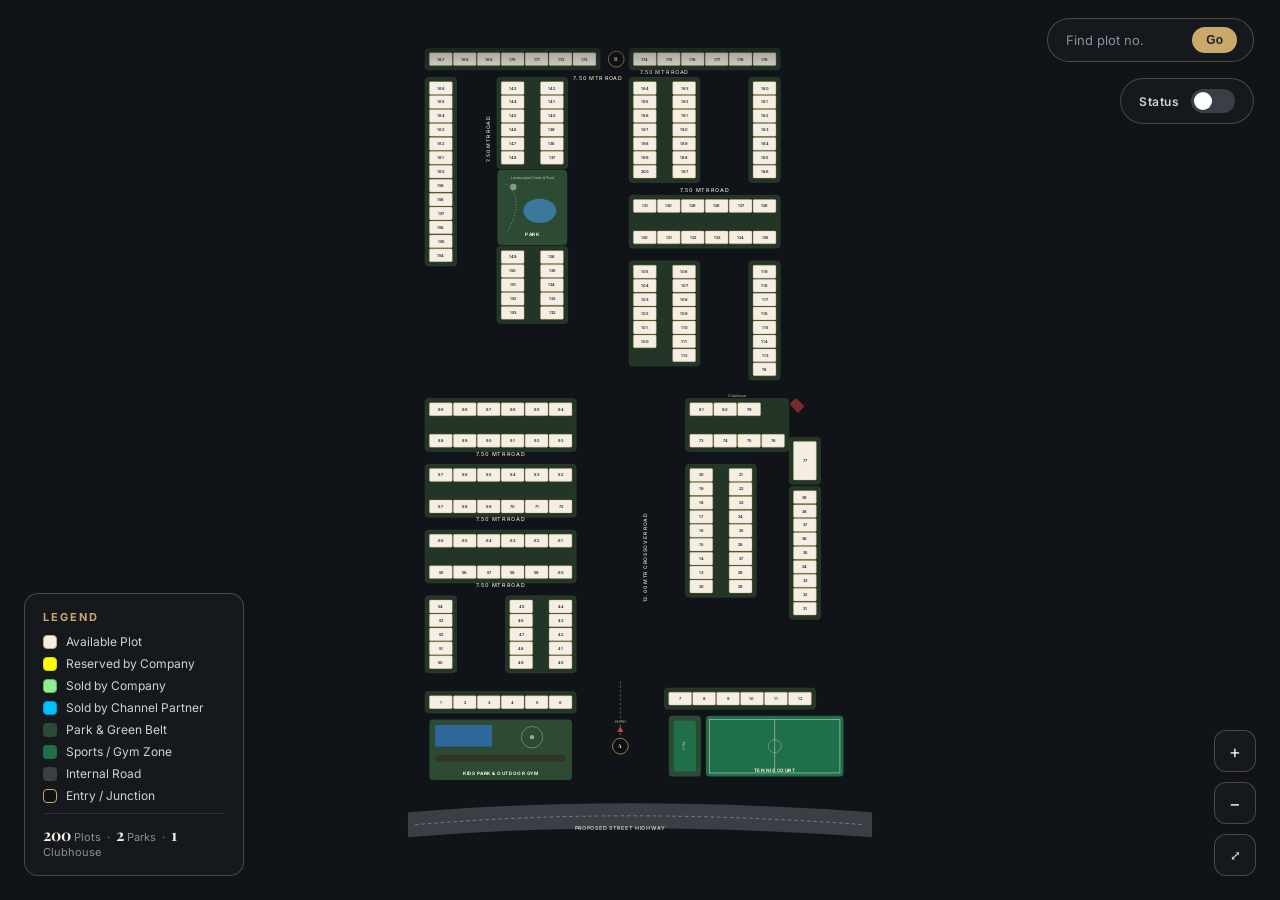
==== commit dd35409d: "done" ====
--- a/index.html
+++ b/index.html
@@ -4,139 +4,21 @@
 <meta charset="UTF-8">
 <title>Master Layout Plan</title>
 <meta name="viewport" content="width=device-width, initial-scale=1.0">
-<style>
-  @import url('https://fonts.googleapis.com/css2?family=Playfair+Display:wght@600;700&family=Inter:wght@400;500;600;700&display=swap');
-
-  :root{
-    --bg:#101317;
-    --panel:#171b20cc;
-    --panel-solid:#171b20;
-    --gold:#c9a86a;
-    --gold-soft:#c9a86a55;
-    --road:#3a3f46;
-    --road-dark:#2b2f35;
-    --cream:#f4efe2;
-    --cream-line:#c9a86a;
-    --ink:#20242a;
-    --hedge:#233527;
-    --hedge-line:#3a5940;
-    --green:#2d4a34;
-    --pond:#3f7ea6;
-    --text-soft:#cfd3d8;
-    --text-mute:#8a919b;
-  }
-  *{box-sizing:border-box;}
-  html,body{margin:0;padding:0;height:100%;background:var(--bg);font-family:'Inter',sans-serif;overflow:hidden;}
-
-  #app{position:relative;width:100vw;height:100vh;}
-
-  header{
-    position:absolute;top:0;left:0;right:0;z-index:20;
-    display:flex;align-items:center;justify-content:space-between;
-    padding:18px 26px;
-    background:linear-gradient(180deg,rgba(16,19,23,0.95),rgba(16,19,23,0));
-    pointer-events:none;
-  }
-  header .brand{pointer-events:auto;}
-  header h1{
-    font-family:'Playfair Display',serif;
-    color:var(--cream);font-size:22px;font-weight:700;margin:0;letter-spacing:.5px;
-  }
-  header .sub{color:var(--gold);font-size:11px;letter-spacing:3px;text-transform:uppercase;margin-top:3px;}
-
-  #searchWrap{pointer-events:auto;display:flex;align-items:center;gap:8px;background:var(--panel);
-    border:1px solid var(--gold-soft);border-radius:30px;padding:8px 16px;backdrop-filter:blur(8px);}
-  #searchWrap input{background:transparent;border:none;outline:none;color:var(--cream);font-size:13px;width:120px;font-family:'Inter',sans-serif;}
-  #searchWrap input::placeholder{color:var(--text-mute);}
-  #searchWrap button{background:var(--gold);border:none;color:#20242a;font-weight:600;font-size:12px;
-    padding:6px 14px;border-radius:20px;cursor:pointer;}
-  #searchMsg{position:absolute;top:78px;right:26px;z-index:20;color:#e88;font-size:12px;background:var(--panel);
-    padding:6px 12px;border-radius:8px;display:none;border:1px solid #a44;}
-
-  #viewport{position:absolute;inset:0;cursor:grab;touch-action:none;}
-  #viewport.grabbing{cursor:grabbing;}
-  svg{display:block;}
-
-  .plot{fill:var(--cream);stroke:var(--cream-line);stroke-width:1;transition:fill .15s;}
-  .plot:hover{fill:#fff8e8;}
-  .plot.highlight{fill:#ffd77a;stroke:#7a5b1e;stroke-width:2;}
-  .plot.reserved{fill:#ffff00;stroke:#d4d400;stroke-width:1.5;}
-  .plot.sold-company{fill:#90ee90;stroke:#5cb85c;stroke-width:1.5;}
-  .plot.sold-partner{fill:#00bfff;stroke:#0099cc;stroke-width:1.5;}
-  .plot.available{fill:var(--cream);stroke:var(--cream-line);stroke-width:1;}
-  .plot-num{fill:var(--ink);font-size:11px;font-family:'Inter',sans-serif;font-weight:600;text-anchor:middle;pointer-events:none;}
-  .hedge{fill:var(--hedge);stroke:var(--hedge-line);stroke-width:1;}
-  .road-label{fill:#e7e2d6;font-size:15px;letter-spacing:2px;font-family:'Inter',sans-serif;font-weight:600;text-anchor:middle;opacity:.85;}
-  .road-label-v{fill:#e7e2d6;font-size:14px;letter-spacing:2px;font-family:'Inter',sans-serif;font-weight:600;opacity:.85;}
-  .amenity-label{fill:var(--cream);font-size:13px;font-weight:700;font-family:'Inter',sans-serif;letter-spacing:1.5px;text-anchor:middle;}
-  .amenity-sub{fill:#d9d3c2;font-size:10px;font-family:'Inter',sans-serif;text-anchor:middle;opacity:.85;}
-  .node-label{fill:var(--cream);font-size:15px;font-weight:700;font-family:'Playfair Display',serif;text-anchor:middle;}
-
-  #controls{position:absolute;bottom:24px;right:24px;z-index:20;display:flex;flex-direction:column;gap:10px;}
-  .ctrl-btn{width:42px;height:42px;border-radius:12px;border:1px solid var(--gold-soft);
-    background:var(--panel);color:var(--cream);font-size:18px;display:flex;align-items:center;justify-content:center;
-    cursor:pointer;backdrop-filter:blur(8px);user-select:none;}
-  .ctrl-btn:active{background:var(--gold);color:#20242a;}
-
-  #legend{position:absolute;bottom:24px;left:24px;z-index:20;background:var(--panel);border:1px solid var(--gold-soft);
-    border-radius:14px;padding:16px 18px;backdrop-filter:blur(8px);max-width:220px;}
-  #legend h3{margin:0 0 10px;color:var(--gold);font-size:11px;letter-spacing:2px;text-transform:uppercase;font-family:'Inter',sans-serif;}
-  .leg-row{display:flex;align-items:center;gap:9px;margin-bottom:7px;font-size:12px;color:var(--text-soft);}
-  .swatch{width:14px;height:14px;border-radius:4px;flex-shrink:0;}
-  #legend .stat{margin-top:10px;padding-top:10px;border-top:1px solid #ffffff1a;color:var(--text-mute);font-size:11px;}
-  #legend .stat b{color:var(--cream);font-size:16px;font-family:'Playfair Display',serif;}
-  
-  #statusToggle{position:absolute;top:78px;right:26px;z-index:20;background:var(--panel);border:1px solid var(--gold-soft);
-    border-radius:30px;padding:10px 18px;backdrop-filter:blur(8px);display:flex;align-items:center;gap:12px;
-    font-size:12px;color:var(--text-soft);cursor:pointer;user-select:none;}
-  #statusToggle:hover{border-color:var(--gold);}
-  #statusToggle .label{font-weight:600;letter-spacing:.5px;}
-  .toggle-switch{position:relative;width:44px;height:24px;background:#3a3f46;border-radius:12px;transition:background .3s;}
-  .toggle-switch.active{background:var(--gold);}
-  .toggle-slider{position:absolute;top:3px;left:3px;width:18px;height:18px;background:#fff;border-radius:50%;
-    transition:transform .3s;}
-  .toggle-switch.active .toggle-slider{transform:translateX(20px);}
-  #statusStats{margin-left:8px;font-size:11px;color:var(--text-mute);display:none;}
-  #statusStats.show{display:inline;}
-  #statusStats .reserved-count{color:#ffff00;font-weight:700;}
-  #statusStats .sold-company-count{color:#90ee90;font-weight:700;}
-  #statusStats .sold-partner-count{color:#00bfff;font-weight:700;}
-  #statusStats .available-count{color:var(--cream);font-weight:700;}
-
-  #hint{position:absolute;top:78px;left:26px;z-index:15;color:var(--text-mute);font-size:11px;letter-spacing:.5px;pointer-events:none;}
-
-  #tooltip{position:absolute;z-index:30;background:var(--panel-solid);border:1px solid var(--gold);
-    border-radius:10px;padding:14px 18px;backdrop-filter:blur(10px);pointer-events:none;
-    display:none;box-shadow:0 8px 24px rgba(0,0,0,0.5);min-width:200px;}
-  #tooltip.show{display:block;}
-  #tooltip .plot-title{color:var(--gold);font-size:15px;font-weight:700;margin-bottom:8px;
-    font-family:'Playfair Display',serif;}
-  #tooltip .plot-detail{color:var(--text-soft);font-size:12px;margin:4px 0;display:flex;
-    justify-content:space-between;gap:16px;}
-  #tooltip .plot-detail .label{color:var(--text-mute);}
-  #tooltip .plot-detail .value{font-weight:600;color:var(--cream);}
-  #tooltip .plot-tags{margin-top:8px;display:flex;gap:6px;flex-wrap:wrap;}
-  #tooltip .tag{background:var(--gold-soft);color:var(--gold);font-size:10px;padding:3px 8px;
-    border-radius:4px;font-weight:600;letter-spacing:.5px;}
-  #tooltip .tag.status-reserved{background:#ffff0030;color:#d4d400;border:1px solid #d4d400;}
-  #tooltip .tag.status-sold-company{background:#90ee9030;color:#5cb85c;border:1px solid #5cb85c;}
-  #tooltip .tag.status-sold-partner{background:#00bfff30;color:#0099cc;border:1px solid #0099cc;}
-  #tooltip .tag.status-available{background:#f4efe230;color:var(--cream-line);border:1px solid var(--cream-line);}
-</style>
+<link rel="stylesheet" href="styles.css">
 </head>
 <body>
 <div id="app">
   <header>
     <div class="brand">
-      <h1>Serene Meadows</h1>
-      <div class="sub">Master Layout Plan · 200 Plots</div>
+      <!-- <h1>Serene Meadows</h1> -->
+      <!-- <div class="sub">Master Layout Plan · 200 Plots</div> -->
     </div>
     <div id="searchWrap">
       <input id="plotSearch" type="text" placeholder="Find plot no." />
       <button onclick="findPlot()">Go</button>
     </div>
   </header>
-  <div id="hint">Drag to pan · Scroll / pinch to zoom</div>
+  <!-- <div id="hint">Drag to pan · Scroll / pinch to zoom</div> -->
   <div id="searchMsg">Plot not found</div>
 
   <div id="statusToggle" onclick="toggleStatus()">
@@ -187,676 +69,6 @@
   </div>
 </div>
 
-<script>
-/* ============================= LAYOUT ENGINE ============================= */
-const PW=64, PH=36, GAP=3, CORR=46, RCORR=52, MARGIN=60, LANE_GAP=64, ROAD_GAP=76;
-let world = [];
-let plotPositions = {}; // number -> {x,y,w,h}
-let bx0=1e9,by0=1e9,bx1=-1e9,by1=-1e9;
-
-/* ============================= PLOT DATA ============================= */
-const plotData = {
-  1: { width: 21.88294, depth: 50.4587, marla: 124.9953, sqyd: 217.1566, tags: "FRONT + PARK", status: "reserved" },
-  2: { width: 22.64, depth: 50.46, marla: 126.87, sqyd: 220.4176, tags: "FRONT + PARK", status: "reserved" },
-  3: { width: 22.64, depth: 50.46, marla: 126.87, sqyd: 220.4176, tags: "FRONT + PARK", status: "reserved" },
-  4: { width: 22.63752, depth: 50.46, marla: 126.87, sqyd: 220.4176, tags: "FRONT + PARK", status: "reserved" },
-  5: { width: 22.63752, depth: 50.46, marla: 126.87, sqyd: 220.4176, tags: "FRONT + PARK", status: "reserved" },
-  6: { width: 27.36187, depth: 50.46, marla: 144.65, sqyd: 251.3035, tags: "FRONT + CORNER + ROAD +", status: "reserved" },
-  7: { width: 24.08107, depth: 50.46, marla: 125.71, sqyd: 218.4028, tags: "FRONT + CORNER + ROAD +", status: "reserved" },
-  8: { width: 22.50629, depth: 50.46, marla: 126.13, sqyd: 219.1298, tags: "FRONT + PARK", status: "reserved" },
-  9: { width: 22.50629, depth: 50.46, marla: 126.13, sqyd: 219.1298, tags: "FRONT + PARK", status: "reserved" },
-  10: { width: 22.50629, depth: 50.46, marla: 126.13, sqyd: 219.1298, tags: "FRONT + PARK", status: "reserved" },
-  11: { width: 22.50629, depth: 50.46, marla: 126.13, sqyd: 219.1298, tags: "FRONT + PARK", status: "reserved" },
-  12: { width: 21.7517, depth: 50.46, marla: 132.81, sqyd: 230.7406, tags: "FRONT + PARK", status: "reserved" },
-  13: { width: 29.5272, depth: 39.37, marla: 119.87, sqyd: 208.246, tags: "CORNER + ROAD", status: "sold-company" },
-  14: { width: 24.606, depth: 39.37, marla: 107.6, sqyd: 186.9354, tags: "ROAD", status: "sold-company" },
-  15: { width: 24.606, depth: 39.37, marla: 107.6, sqyd: 186.9354, tags: "ROAD", status: "sold-company" },
-  16: { width: 24.606, depth: 39.37, marla: 107.6, sqyd: 186.9354, tags: "ROAD", status: "sold-company" },
-  17: { width: 24.606, depth: 39.37, marla: 107.6, sqyd: 186.9354, tags: "ROAD", status: "sold-company" },
-  18: { width: 24.606, depth: 39.37, marla: 107.6, sqyd: 186.9354, tags: "ROAD", status: "sold-company" },
-  19: { width: 24.606, depth: 39.37, marla: 107.6, sqyd: 186.9354, tags: "ROAD", status: "sold-company" },
-  20: { width: 26.2464, depth: 39.37, marla: 105.52, sqyd: 183.3213, tags: "CORNER + ROAD", status: "sold-company" },
-  21: { width: 29.5272, depth: 32.81, marla: 102.4, sqyd: 177.9002, tags: "CORNER", status: "sold-company" },
-  22: { width: 19.6848, depth: 32.81, marla: 71.73, sqyd: 124.6236, tags: "N.A.", status: "sold-company" },
-  23: { width: 19.6848, depth: 32.81, marla: 71.73, sqyd: 124.6236, tags: "N.A.", status: "sold-company" },
-  24: { width: 19.6848, depth: 32.81, marla: 71.73, sqyd: 124.6236, tags: "N.A.", status: "sold-company" },
-  25: { width: 19.6848, depth: 32.81, marla: 71.73, sqyd: 124.6236, tags: "N.A.", status: "reserved" },
-  26: { width: 19.6848, depth: 32.81, marla: 71.73, sqyd: 124.6236, tags: "N.A.", status: "reserved" },
-  27: { width: 19.6848, depth: 32.81, marla: 71.73, sqyd: 124.6236, tags: "N.A.", status: "reserved" },
-  28: { width: 19.6848, depth: 32.81, marla: 71.73, sqyd: 124.6236, tags: "N.A.", status: "reserved" },
-  29: { width: 19.6848, depth: 32.81, marla: 71.73, sqyd: 124.6236, tags: "N.A.", status: "reserved" },
-  30: { width: 26.2464, depth: 32.81, marla: 90.44, sqyd: 157.1296, tags: "CORNER", status: "sold-company" },
-  31: { width: 19.6848, depth: 35.76, marla: 74.66, sqyd: 129.7124, tags: "CORNER", status: "sold-company" },
-  32: { width: 22.9656, depth: 33.99, marla: 88.95, sqyd: 154.5332, tags: "N.A.", status: "sold-company" },
-  33: { width: 22.9656, depth: 33.27, marla: 85.57, sqyd: 148.6552, tags: "N.A.", status: "sold-company" },
-  34: { width: 22.9656, depth: 33, marla: 84.53, sqyd: 146.8481, tags: "N.A.", status: "sold-company" },
-  35: { width: 22.9656, depth: 33.27, marla: 83.86, sqyd: 145.685, tags: "N.A.", status: "sold-company" },
-  36: { width: 22.9656, depth: 32.74, marla: 83.19, sqyd: 144.5218, tags: "N.A.", status: "sold-company" },
-  37: { width: 22.9656, depth: 32.48, marla: 82.52, sqyd: 143.3587, tags: "N.A.", status: "sold-company" },
-  38: { width: 22.9656, depth: 32.22, marla: 81.85, sqyd: 142.1955, tags: "N.A.", status: "sold-company" },
-  39: { width: 32.808, depth: 31.95, marla: 115.79, sqyd: 201.1632, tags: "N.A.", status: "sold-company" },
-  40: { width: 24.606, depth: 39.37, marla: 98.35, sqyd: 170.8589, tags: "CORNER + ROAD", status: "sold-company" },
-  41: { width: 24.606, depth: 39.37, marla: 107.6, sqyd: 186.9354, tags: "ROAD", status: "sold-company" },
-  42: { width: 24.606, depth: 39.37, marla: 107.6, sqyd: 186.9354, tags: "ROAD", status: "sold-company" },
-  43: { width: 24.606, depth: 39.37, marla: 107.6, sqyd: 186.9354, tags: "ROAD", status: "sold-company" },
-  44: { width: 24.606, depth: 39.37, marla: 98.35, sqyd: 170.8589, tags: "CORNER + ROAD", status: "sold-company" },
-  45: { width: 24.606, depth: 39.37, marla: 102.4, sqyd: 177.9002, tags: "CORNER", status: "sold-company" },
-  46: { width: 24.606, depth: 39.01, marla: 106.61, sqyd: 185.2114, tags: "N.A.", status: "sold-company" },
-  47: { width: 24.606, depth: 38.65, marla: 105.63, sqyd: 183.5082, tags: "N.A.", status: "sold-company" },
-  48: { width: 24.606, depth: 38.29, marla: 104.64, sqyd: 181.7843, tags: "N.A.", status: "sold-company" },
-  49: { width: 24.606, depth: 37.96, marla: 98.54, sqyd: 171.1913, tags: "CORNER", status: "sold-company" },
-  50: { width: 24.606, depth: 39.37, marla: 102.4, sqyd: 177.9002, tags: "CORNER", status: "sold-company" },
-  51: { width: 24.606, depth: 39.37, marla: 107.6, sqyd: 186.9354, tags: "N.A.", status: "sold-company" },
-  52: { width: 24.606, depth: 39.37, marla: 107.6, sqyd: 186.9354, tags: "N.A.", status: "sold-partner" },
-  53: { width: 24.606, depth: 39.37, marla: 107.6, sqyd: 186.9354, tags: "N.A.", status: "sold-company" },
-  54: { width: 24.606, depth: 39.37, marla: 102.4, sqyd: 177.9002, tags: "CORNER", status: "sold-company" },
-  55: { width: 20.57062, depth: 39.37, marla: 88.75, sqyd: 154.1801, tags: "N.A.", status: "sold-partner" },
-  56: { width: 24.606, depth: 39.37, marla: 107.6, sqyd: 186.9354, tags: "N.A.", status: "sold-company" },
-  57: { width: 24.606, depth: 39.37, marla: 107.6, sqyd: 186.9354, tags: "N.A.", status: "sold-company" },
-  58: { width: 24.606, depth: 39.37, marla: 107.6, sqyd: 186.9354, tags: "N.A.", status: "sold-partner" },
-  59: { width: 24.606, depth: 39.37, marla: 107.6, sqyd: 186.9354, tags: "N.A.", status: "sold-company" },
-  60: { width: 24.606, depth: 39.37, marla: 98.35, sqyd: 170.8589, tags: "CORNER + ROAD", status: "sold-company" },
-  61: { width: 24.606, depth: 39.37, marla: 98.35, sqyd: 170.8589, tags: "CORNER + ROAD", status: "sold-company" },
-  62: { width: 24.606, depth: 39.37, marla: 107.6, sqyd: 186.9354, tags: "N.A.", status: "sold-company" },
-  63: { width: 24.606, depth: 39.37, marla: 107.6, sqyd: 186.9354, tags: "N.A.", status: "sold-partner" },
-  64: { width: 24.606, depth: 39.37, marla: 107.6, sqyd: 186.9354, tags: "N.A.", status: "sold-company" },
-  65: { width: 24.606, depth: 39.37, marla: 107.6, sqyd: 186.9354, tags: "N.A.", status: "sold-company" },
-  66: { width: 24.606, depth: 39.37, marla: 98.35, sqyd: 170.8589, tags: "N.A.", status: "sold-partner" },
-  67: { width: 22.01417, depth: 39.37, marla: 95.09, sqyd: 165.2093, tags: "N.A.", status: "sold-company" },
-  68: { width: 24.606, depth: 39.37, marla: 107.6, sqyd: 186.9354, tags: "N.A.", status: "sold-company" },
-  69: { width: 24.606, depth: 39.37, marla: 107.6, sqyd: 186.9354, tags: "N.A.", status: "sold-partner" },
-  70: { width: 24.606, depth: 39.37, marla: 107.6, sqyd: 186.9354, tags: "N.A.", status: "sold-company" },
-  71: { width: 24.606, depth: 39.37, marla: 107.6, sqyd: 186.9354, tags: "N.A.", status: "sold-company" },
-  72: { width: 24.606, depth: 39.37, marla: 98.35, sqyd: 170.8589, tags: "CORNER + ROAD", status: "sold-company" },
-  73: { width: 27.8868, depth: 39.37, marla: 112.69, sqyd: 195.7836, tags: "CORNER + ROAD", status: "sold-company" },
-  74: { width: 22.9656, depth: 39.37, marla: 100.43, sqyd: 174.473, tags: "N.A.", status: "sold-company" },
-  75: { width: 22.9656, depth: 39.37, marla: 100.43, sqyd: 174.473, tags: "N.A.", status: "sold-company" },
-  76: { width: 22.9656, depth: 39.37, marla: 100.43, sqyd: 174.473, tags: "PARK", status: "sold-company" },
-  77: { width: 54.1332, depth: 30.97, marla: 188.18, sqyd: 326.9292, tags: "PARK", status: "reserved" },
-  78: { width: 37.07304, depth: 30.28, marla: 83.22, sqyd: 144.5841, tags: "PARK", status: "reserved" },
-  79: { width: 22.9656, depth: 39.37, marla: 100.43, sqyd: 174.473, tags: "PARK", status: "sold-company" },
-  80: { width: 22.9656, depth: 39.37, marla: 100.43, sqyd: 174.473, tags: "N.A.", status: "sold-company" },
-  81: { width: 27.8868, depth: 39.37, marla: 112.69, sqyd: 195.7836, tags: "CORNER + ROAD", status: "sold-company" },
-  82: { width: 24.606, depth: 39.37, marla: 98.35, sqyd: 170.8589, tags: "CORNER + ROAD", status: "sold-company" },
-  83: { width: 24.606, depth: 39.37, marla: 107.6, sqyd: 186.9354, tags: "N.A.", status: "sold-partner" },
-  84: { width: 24.606, depth: 39.37, marla: 107.6, sqyd: 186.9354, tags: "N.A.", status: "sold-company" },
-  85: { width: 24.606, depth: 39.37, marla: 107.6, sqyd: 186.9354, tags: "N.A.", status: "sold-company" },
-  86: { width: 24.606, depth: 39.37, marla: 107.6, sqyd: 186.9354, tags: "N.A.", status: "sold-partner" },
-  87: { width: 22.01417, depth: 39.37, marla: 97.47, sqyd: 169.3427, tags: "N.A.", status: "sold-company" },
-  88: { width: 22.5391, depth: 39.37, marla: 99.31, sqyd: 172.5413, tags: "N.A.", status: "sold-company" },
-  89: { width: 24.606, depth: 39.37, marla: 107.6, sqyd: 186.9354, tags: "N.A.", status: "sold-partner" },
-  90: { width: 24.606, depth: 39.37, marla: 107.6, sqyd: 186.9354, tags: "N.A.", status: "sold-company" },
-  91: { width: 24.606, depth: 39.37, marla: 107.6, sqyd: 186.9354, tags: "N.A.", status: "sold-company" },
-  92: { width: 24.606, depth: 39.37, marla: 107.6, sqyd: 186.9354, tags: "N.A.", status: "sold-partner" },
-  93: { width: 24.606, depth: 39.37, marla: 98.35, sqyd: 170.8589, tags: "CORNER + ROAD", status: "sold-company" },
-  94: { width: 24.606, depth: 39.37, marla: 98.35, sqyd: 170.8589, tags: "CORNER + ROAD", status: "sold-company" },
-  95: { width: 24.606, depth: 39.37, marla: 107.6, sqyd: 186.9354, tags: "N.A.", status: "sold-company" },
-  96: { width: 24.606, depth: 39.37, marla: 107.6, sqyd: 186.9354, tags: "N.A.", status: "sold-company" },
-  97: { width: 24.606, depth: 39.37, marla: 107.6, sqyd: 186.9354, tags: "N.A.", status: "sold-company" },
-  98: { width: 24.606, depth: 39.37, marla: 107.6, sqyd: 186.9354, tags: "N.A.", status: "sold-company" },
-  99: { width: 22.5391, depth: 39.37, marla: 97.88, sqyd: 170.0489, tags: "N.A.", status: "sold-company" },
-  100: { width: 24.606, depth: 39.37, marla: 98.35, sqyd: 170.8589, tags: "CORNER + ROAD", status: "sold-company" },
-  101: { width: 24.606, depth: 39.37, marla: 107.6, sqyd: 186.9354, tags: "ROAD", status: "sold-company" },
-  102: { width: 24.606, depth: 39.37, marla: 107.6, sqyd: 186.9354, tags: "ROAD", status: "sold-company" },
-  103: { width: 24.606, depth: 39.37, marla: 107.6, sqyd: 186.9354, tags: "ROAD", status: "sold-company" },
-  104: { width: 24.606, depth: 39.37, marla: 107.6, sqyd: 186.9354, tags: "ROAD", status: "reserved" },
-  105: { width: 24.606, depth: 39.37, marla: 98.35, sqyd: 170.8589, tags: "CORNER + ROAD", status: "reserved" },
-  101: { width: 24.606, depth: 39.37, marla: 107.6, sqyd: 186.9354, tags: "ROAD" },
-  102: { width: 24.606, depth: 39.37, marla: 107.6, sqyd: 186.9354, tags: "ROAD" },
-  103: { width: 24.606, depth: 39.37, marla: 107.6, sqyd: 186.9354, tags: "ROAD" },
-  104: { width: 24.606, depth: 39.37, marla: 107.6, sqyd: 186.9354, tags: "ROAD" },
-  105: { width: 24.606, depth: 39.37, marla: 98.35, sqyd: 170.8589, tags: "CORNER + ROAD" },
-  106: { width: 24.606, depth: 32.81, marla: 78.49, sqyd: 136.359, tags: "CORNER" },
-  107: { width: 19.6848, depth: 32.81, marla: 71.73, sqyd: 124.6236, tags: "N.A." },
-  108: { width: 19.6848, depth: 32.81, marla: 71.73, sqyd: 124.6236, tags: "N.A." },
-  109: { width: 19.6848, depth: 32.81, marla: 71.73, sqyd: 124.6236, tags: "N.A." },
-  110: { width: 19.6848, depth: 32.81, marla: 71.73, sqyd: 124.6236, tags: "N.A." },
-  111: { width: 19.6848, depth: 32.81, marla: 71.73, sqyd: 124.6236, tags: "N.A." },
-  112: { width: 26.2464, depth: 32.81, marla: 90.44, sqyd: 157.1296, tags: "CORNER" },
-  113: { width: 19.84884, depth: 39.96, marla: 88.1, sqyd: 153.0585, tags: "N.A." },
-  114: { width: 29.75686, depth: 29.53, marla: 97.96, sqyd: 170.1943, tags: "N.A." },
-  115: { width: 29.98651, depth: 29.53, marla: 97.21, sqyd: 168.8857, tags: "N.A." },
-  116: { width: 29.5272, depth: 29.53, marla: 96.46, sqyd: 167.5772, tags: "N.A." },
-  117: { width: 29.29754, depth: 29.53, marla: 95.76, sqyd: 166.3725, tags: "N.A." },
-  118: { width: 29.1007, depth: 29.53, marla: 95.06, sqyd: 165.147, tags: "N.A." },
-  119: { width: 28.87104, depth: 36.88, marla: 68.1, sqyd: 118.3093, tags: "CORNER" },
-  120: { width: 22.9656, depth: 32.81, marla: 78.49, sqyd: 136.359, tags: "CORNER + ROAD" },
-  121: { width: 19.6848, depth: 32.81, marla: 71.73, sqyd: 124.6236, tags: "N.A." },
-  122: { width: 19.6848, depth: 32.81, marla: 71.73, sqyd: 124.6236, tags: "N.A." },
-  123: { width: 19.6848, depth: 32.81, marla: 71.73, sqyd: 124.6236, tags: "N.A." },
-  124: { width: 19.6848, depth: 32.81, marla: 71.73, sqyd: 124.6236, tags: "N.A." },
-  125: { width: 22.9656, depth: 32.81, marla: 83.93, sqyd: 145.8096, tags: "N.A." },
-  126: { width: 22.9656, depth: 32.81, marla: 83.93, sqyd: 145.8096, tags: "N.A." },
-  127: { width: 19.6848, depth: 32.81, marla: 71.73, sqyd: 124.6236, tags: "N.A." },
-  128: { width: 19.6848, depth: 32.81, marla: 71.73, sqyd: 124.6236, tags: "N.A." },
-  129: { width: 19.6848, depth: 32.81, marla: 71.73, sqyd: 124.6236, tags: "N.A." },
-  130: { width: 19.6848, depth: 32.81, marla: 71.73, sqyd: 124.6236, tags: "N.A." },
-  131: { width: 22.9656, depth: 32.81, marla: 78.49, sqyd: 136.359, tags: "CORNER + ROAD + PARK" },
-  132: { width: 29.5272, depth: 39.37, marla: 119.87, sqyd: 208.246, tags: "CORNER + ROAD" },
-  133: { width: 22.9656, depth: 39.37, marla: 100.43, sqyd: 174.473, tags: "ROAD" },
-  134: { width: 22.9656, depth: 39.37, marla: 100.43, sqyd: 174.473, tags: "ROAD" },
-  135: { width: 22.9656, depth: 39.37, marla: 100.43, sqyd: 174.473, tags: "ROAD" },
-  136: { width: 22.9656, depth: 39.37, marla: 100.43, sqyd: 174.473, tags: "ROAD + PARK" },
-  137: { width: 22.9656, depth: 39.37, marla: 100.43, sqyd: 174.473, tags: "ROAD + PARK" },
-  138: { width: 22.9656, depth: 39.37, marla: 100.43, sqyd: 174.473, tags: "ROAD" },
-  139: { width: 22.9656, depth: 39.37, marla: 100.43, sqyd: 174.473, tags: "ROAD" },
-  140: { width: 22.9656, depth: 39.37, marla: 100.43, sqyd: 174.473, tags: "ROAD" },
-  141: { width: 22.9656, depth: 39.37, marla: 100.43, sqyd: 174.473, tags: "ROAD" },
-  142: { width: 28.24769, depth: 39.37, marla: 114.27, sqyd: 198.5254, tags: "CORNER + ROAD" },
-  143: { width: 28.24769, depth: 39.37, marla: 118.32, sqyd: 205.5666, tags: "CORNER" },
-  144: { width: 22.9656, depth: 39.37, marla: 100.43, sqyd: 174.473, tags: "N.A." },
-  145: { width: 22.9656, depth: 39.37, marla: 100.43, sqyd: 174.473, tags: "N.A." },
-  146: { width: 22.9656, depth: 39.37, marla: 100.43, sqyd: 174.473, tags: "N.A." },
-  147: { width: 22.9656, depth: 39.37, marla: 100.43, sqyd: 174.473, tags: "N.A." },
-  148: { width: 22.9656, depth: 39.37, marla: 100.43, sqyd: 174.473, tags: "PARK" },
-  149: { width: 22.9656, depth: 39.37, marla: 100.43, sqyd: 174.473, tags: "PARK" },
-  150: { width: 22.9656, depth: 39.37, marla: 100.43, sqyd: 174.473, tags: "N.A." },
-  151: { width: 22.9656, depth: 39.37, marla: 100.43, sqyd: 174.473, tags: "N.A." },
-  152: { width: 22.9656, depth: 39.37, marla: 100.43, sqyd: 174.473, tags: "N.A." },
-  153: { width: 29.5272, depth: 39.37, marla: 123.92, sqyd: 215.2872, tags: "CORNER" },
-  154: { width: 22.9656, depth: 41.5, marla: 131.36, sqyd: 228.2065, tags: "CORNER" },
-  155: { width: 22.9656, depth: 41.27, marla: 105.57, sqyd: 183.4044, tags: "N.A." },
-  156: { width: 22.9656, depth: 41.08, marla: 105.03, sqyd: 182.4697, tags: "N.A." },
-  157: { width: 22.9656, depth: 40.88, marla: 104.53, sqyd: 181.5973, tags: "N.A." },
-  158: { width: 22.9656, depth: 40.65, marla: 103.98, sqyd: 180.6419, tags: "PARK" },
-  159: { width: 22.9656, depth: 40.45, marla: 103.44, sqyd: 179.7072, tags: "PARK" },
-  160: { width: 24.606, depth: 40.22, marla: 110.24, sqyd: 191.5257, tags: "PARK" },
-  161: { width: 22.9656, depth: 40.03, marla: 109.66, sqyd: 190.5079, tags: "PARK" },
-  162: { width: 22.9656, depth: 39.83, marla: 109.12, sqyd: 189.5732, tags: "N.A." },
-  163: { width: 22.9656, depth: 39.6, marla: 108.53, sqyd: 188.5555, tags: "N.A." },
-  164: { width: 22.9656, depth: 39.5, marla: 108.09, sqyd: 187.787, tags: "N.A." },
-  165: { width: 22.9656, depth: 38.32, marla: 106.34, sqyd: 184.7545, tags: "N.A." },
-  166: { width: 28.57577, depth: 48.39, marla: 117.7, sqyd: 204.4865, tags: "CORNER" },
-  167: { width: 22.24382, depth: 39.4, marla: 97.21, sqyd: 168.8857, tags: "N.A." },
-  168: { width: 18.0444, depth: 38.65, marla: 77.02, sqyd: 133.8042, tags: "N.A." },
-  169: { width: 19.6848, depth: 38.06, marla: 82.94, sqyd: 144.0856, tags: "N.A." },
-  170: { width: 19.6848, depth: 37.43, marla: 81.48, sqyd: 141.5516, tags: "N.A." },
-  171: { width: 19.6848, depth: 36.84, marla: 79.99, sqyd: 138.9761, tags: "N.A." },
-  172: { width: 19.6848, depth: 36.22, marla: 78.91, sqyd: 137.0859, tags: "N.A." },
-  173: { width: 22.9656, depth: 35.63, marla: 80.86, sqyd: 140.4715, tags: "CORNER + ROAD" },
-  174: { width: 22.9656, depth: 33.2, marla: 76.04, sqyd: 132.101, tags: "CORNER + ROAD" },
-  175: { width: 19.6848, depth: 33.2, marla: 71.71, sqyd: 124.582, tags: "N.A." },
-  176: { width: 19.6848, depth: 32.58, marla: 70.38, sqyd: 122.2765, tags: "N.A." },
-  177: { width: 19.6848, depth: 31.99, marla: 68.92, sqyd: 119.7425, tags: "N.A." },
-  178: { width: 18.0444, depth: 31.36, marla: 61.75, sqyd: 107.2801, tags: "N.A." },
-  179: { width: 22.70314, depth: 30.77, marla: 76.86, sqyd: 133.5342, tags: "N.A." },
-  180: { width: 27.26345, depth: 33.1, marla: 94.81, sqyd: 164.7108, tags: "CORNER" },
-  181: { width: 29.5272, depth: 33.1, marla: 108.78, sqyd: 188.9917, tags: "N.A." },
-  182: { width: 29.5272, depth: 33.23, marla: 109.21, sqyd: 189.7394, tags: "N.A." },
-  183: { width: 29.5272, depth: 33.37, marla: 109.69, sqyd: 190.5702, tags: "N.A." },
-  184: { width: 29.5272, depth: 33.53, marla: 110.18, sqyd: 191.4218, tags: "N.A." },
-  185: { width: 29.5272, depth: 33.66, marla: 110.61, sqyd: 192.1696, tags: "N.A." },
-  186: { width: 27.23064, depth: 33.79, marla: 97.29, sqyd: 169.0311, tags: "CORNER" },
-  187: { width: 27.23064, depth: 32.81, marla: 94.03, sqyd: 163.3607, tags: "CORNER" },
-  188: { width: 19.6848, depth: 32.81, marla: 71.73, sqyd: 124.6236, tags: "N.A." },
-  189: { width: 19.6848, depth: 32.81, marla: 71.73, sqyd: 124.6236, tags: "N.A." },
-  190: { width: 19.6848, depth: 32.81, marla: 71.73, sqyd: 124.6236, tags: "N.A." },
-  191: { width: 19.6848, depth: 32.81, marla: 71.73, sqyd: 124.6236, tags: "N.A." },
-  192: { width: 19.6848, depth: 32.81, marla: 71.73, sqyd: 124.6236, tags: "N.A." },
-  193: { width: 27.23064, depth: 32.81, marla: 94.03, sqyd: 163.3607, tags: "CORNER" },
-  194: { width: 27.26345, depth: 32.81, marla: 89.98, sqyd: 156.3195, tags: "CORNER + ROAD" },
-  195: { width: 19.6848, depth: 32.81, marla: 71.73, sqyd: 124.6236, tags: "ROAD" },
-  196: { width: 19.6848, depth: 32.81, marla: 71.73, sqyd: 124.6236, tags: "ROAD" },
-  197: { width: 19.6848, depth: 32.81, marla: 71.73, sqyd: 124.6236, tags: "ROAD" },
-  198: { width: 19.6848, depth: 32.81, marla: 71.73, sqyd: 124.6236, tags: "ROAD" },
-  199: { width: 19.6848, depth: 32.81, marla: 71.73, sqyd: 124.6236, tags: "ROAD" },
-  200: { width: 27.26345, depth: 32.81, marla: 89.98, sqyd: 156.3195, tags: "CORNER + ROAD + PARK" }
-};
-
-// Auto-assign status to plots that don't have one
-// Based on spreadsheet colors: Yellow=reserved, Green=sold-company, Blue=sold-partner, White=available
-Object.keys(plotData).forEach(plotNum => {
-  if (!plotData[plotNum].status) {
-    const num = parseInt(plotNum);
-    // Available plots (white/uncolored in spreadsheet) - majority of remaining plots
-    const availablePlots = [106, 107, 108, 109, 110, 111, 112, 113, 114, 115, 116, 117, 118, 119, 
-                           120, 121, 122, 123, 124, 125, 126, 127, 128, 129, 130, 131,
-                           132, 133, 134, 135, 136, 137, 138, 139, 140, 141, 142, 143,
-                           144, 145, 146, 147, 148, 149, 150, 151, 152, 153, 154, 155,
-                           156, 157, 158, 159, 160, 161, 162, 163, 164, 165, 166, 167,
-                           168, 169, 170, 171, 172, 173, 174, 175, 176, 177, 178, 179,
-                           180, 181, 182, 183, 184, 185, 186, 187, 188, 189, 190, 191,
-                           192, 193, 194, 195, 196, 197, 198, 199, 200];
-    
-    if (availablePlots.includes(num)) {
-      plotData[plotNum].status = 'available';
-    } else {
-      // Randomly assign to sold-company or sold-partner for remaining
-      plotData[plotNum].status = Math.random() < 0.7 ? 'sold-company' : 'sold-partner';
-    }
-  }
-});
-
-function track(x,y,w,h){ bx0=Math.min(bx0,x); by0=Math.min(by0,y); bx1=Math.max(bx1,x+w); by1=Math.max(by1,y+h); }
-
-function plotEl(x,y,num,w=PW,h=PH){
-  plotPositions[num] = {x,y,w,h};
-  track(x,y,w,h);
-  return `<g class="plot-g" data-num="${num}">
-    <rect x="${x}" y="${y}" width="${w}" height="${h}" rx="3" class="plot" id="plot-${num}"/>
-    <text x="${x+w/2}" y="${y+h/2+4}" class="plot-num">${num}</text>
-  </g>`;
-}
-function hedge(x,y,w,h,pad=12){ track(x-pad,y-pad,w+2*pad,h+2*pad); return `<rect x="${x-pad}" y="${y-pad}" width="${w+2*pad}" height="${h+2*pad}" rx="10" class="hedge"/>`; }
-
-function rowBlock(x,y,nums,w=PW,h=PH,gap=GAP){
-  let out=''; nums.forEach((n,i)=>out+=plotEl(x+i*(w+gap),y,n,w,h));
-  const totalW=nums.length*(w+gap)-gap;
-  return {svg: hedge(x,y,totalW,h)+out, w: totalW, h, x, y};
-}
-function colBlock(x,y,nums,w=PW,h=PH,gap=GAP){
-  let out=''; nums.forEach((n,i)=>out+=plotEl(x,y+i*(h+gap),n,w,h));
-  const totalH=nums.length*(h+gap)-gap;
-  return {svg: hedge(x,y,w,totalH)+out, w, h: totalH, x, y};
-}
-function grid2col(x,y,leftNums,rightNums,corridor=CORR,w=PW,h=PH,gap=GAP){
-  let out='';
-  leftNums.forEach((n,i)=>out+=plotEl(x,y+i*(h+gap),n,w,h));
-  rightNums.forEach((n,i)=>out+=plotEl(x+w+corridor,y+i*(h+gap),n,w,h));
-  const rows=Math.max(leftNums.length,rightNums.length);
-  const totalH=rows*(h+gap)-gap, totalW=2*w+corridor;
-  let mid = `<line x1="${x+w+corridor/2}" y1="${y}" x2="${x+w+corridor/2}" y2="${y+totalH}" stroke="#00000022" stroke-width="1" stroke-dasharray="4 4"/>`;
-  return {svg: hedge(x,y,totalW,totalH)+mid+out, w: totalW, h: totalH, x, y};
-}
-function grid2row(x,y,topNums,bottomNums,corridor=RCORR,w=PW,h=PH,gap=GAP){
-  let out='';
-  topNums.forEach((n,i)=>out+=plotEl(x+i*(w+gap),y,n,w,h));
-  bottomNums.forEach((n,i)=>out+=plotEl(x+i*(w+gap),y+h+corridor,n,w,h));
-  const cols=Math.max(topNums.length,bottomNums.length);
-  const totalW=cols*(w+gap)-gap, totalH=2*h+corridor;
-  return {svg: hedge(x,y,totalW,totalH)+out, w: totalW, h: totalH, x, y};
-}
-function roadLabel(x,y,text){ track(x-80,y-10,160,20); return `<text x="${x}" y="${y}" class="road-label">${text}</text>`; }
-function roadLabelV(x,y,text){ track(x-10,y-80,20,160); return `<text x="${x}" y="${y}" class="road-label-v" transform="rotate(-90 ${x} ${y})" text-anchor="middle">${text}</text>`; }
-function node(x,y,letter){
-  track(x-26,y-26,52,52);
-  return `<circle cx="${x}" cy="${y}" r="22" fill="#0d0f12" stroke="var(--gold)" stroke-width="2"/>
-  <text x="${x}" y="${y+6}" class="node-label">${letter}</text>`;
-}
-
-/* ---------- Plot number arrays (sequence exactly as in source plan) ---------- */
-const block1=[167,168,169,170,171,172,173];
-const block2=[174,175,176,177,178,179];
-const leftCol1=[166,165,164,163,162,161,160,159,158,157,156,155,154];
-const block4L=[143,144,145,146,147,148], block4R=[142,141,140,139,138,137];
-const block5L=[149,150,151,152,153], block5R=[136,135,134,133,132];
-const block6L=[194,195,196,197,198,199,200], block6R=[193,192,191,190,189,188,187];
-const rightCol1=[180,181,182,183,184,185,186];
-const block8Top=[131,130,129,128,127,126], block8Bot=[120,121,122,123,124,125];
-const block9L=[105,104,103,102,101,100], block9R=[106,107,108,109,110,111,112];
-const col10=[119,118,117,116,115,114,113,78];
-const block11Top=[99,98,97,96,95,94], block11Bot=[88,89,90,91,92,93];
-const block12Top=[87,86,85,84,83,82], block12Bot=[67,68,69,70,71,72];
-const block13Top=[66,65,64,63,62,61], block13Bot=[55,56,57,58,59,60];
-const block14=[54,53,52,51,50];
-const block15L=[45,46,47,48,49], block15R=[44,43,42,41,40];
-const block17Top=[81,80,79], block17Bot=[73,74,75,76];
-const extra77=[77];
-const block18L=[20,19,18,17,16,15,14,13,30], block18R=[21,22,23,24,25,26,27,28,29];
-const col19=[39,38,37,36,35,34,33,32,31];
-const block20=[1,2,3,4,5,6];
-const block21=[7,8,9,10,11,12];
-
-/* ---------- Compose layout ---------- */
-let y = 70;
-
-// SECTION 1 : top cul-de-sac
-{
-  let x = MARGIN;
-  const b1 = rowBlock(x, y, block1); world.push(b1.svg);
-  x += b1.w + 70;
-  world.push(node(x+22, y+18, 'B'));
-  x += 90;
-  const b2 = rowBlock(x, y, block2); world.push(b2.svg);
-  world.push(roadLabel(MARGIN+b1.w/2, y+PH+40, '7.50 MTR ROAD'));
-  world.push(roadLabel(x+b2.w/2, y+PH+40, '7.50 MTR ROAD'));
-  y += PH + ROAD_GAP;
-}
-
-// SECTION 2 : four lanes (left column, park cluster, block6, right column)
-{
-  const laneY = y;
-  let x = MARGIN;
-  const lc1 = colBlock(x, laneY, leftCol1); world.push(lc1.svg);
-
-  x += lc1.w + LANE_GAP;
-  const p4 = grid2col(x, laneY, block4L, block4R); world.push(p4.svg);
-  // park island
-  const parkY = laneY + p4.h + 26, parkH = 190;
-  world.push(hedge(x, parkY, p4.w, parkH, 10).replace('class="hedge"','class="hedge" style="fill:var(--green)"'));
-  world.push(`<ellipse cx="${x+p4.w*0.62}" cy="${parkY+parkH*0.55}" rx="46" ry="34" fill="var(--pond)" opacity="0.9"/>`);
-  world.push(`<path d="M ${x+14} ${parkY+30} Q ${x+p4.w*0.4} ${parkY+70} ${x+14} ${parkY+parkH-20}" stroke="#e7e2d6" stroke-width="2" fill="none" stroke-dasharray="3 5" opacity="0.6"/>`);
-  world.push(`<circle cx="${x+34}" cy="${parkY+38}" r="9" fill="#e7e2d6" opacity="0.5"/>`);
-  world.push(`<text x="${x+p4.w/2}" y="${parkY+parkH-14}" class="amenity-label">PARK</text>`);
-  world.push(`<text x="${x+p4.w/2}" y="${parkY+16}" class="amenity-sub">Landscaped Green &amp; Pond</text>`);
-  track(x,parkY,p4.w,parkH);
-
-  const p5y = parkY + parkH + 26;
-  const p5 = grid2col(x, p5y, block5L, block5R); world.push(p5.svg);
-
-  x += p4.w + LANE_GAP;
-  const b6 = grid2col(x, laneY, block6L, block6R); world.push(b6.svg);
-
-  x += b6.w + LANE_GAP;
-  const rc1 = colBlock(x, laneY, rightCol1); world.push(rc1.svg);
-
-  world.push(roadLabelV(MARGIN + lc1.w + LANE_GAP/2, laneY + 160, '7.50 MTR ROAD'));
-  world.push(roadLabel(x - b6.w/2 - LANE_GAP/2, laneY - 22, '7.50 MTR ROAD'));
-
-  const sectionH = Math.max(lc1.h, p5y - laneY + p5.h, b6.h, rc1.h);
-  y = laneY + sectionH + ROAD_GAP;
-}
-
-// SECTION 3 : block8 (row-grid) roughly centered
-{
-  let x = MARGIN + 260;
-  const b8 = grid2row(x, y, block8Top, block8Bot); world.push(b8.svg);
-  world.push(roadLabel(x + b8.w/2, y - 20, '7.50 MTR ROAD'));
-  y += b8.h + ROAD_GAP;
-}
-
-// SECTION 4 : block9 (irregular grid2col) + col10
-{
-  const laneY = y;
-  let x = MARGIN;
-  const b9 = grid2col(x, laneY, block9L, block9R); world.push(b9.svg);
-  x += b9.w + LANE_GAP + 260;
-  const c10 = colBlock(x, laneY, col10); world.push(c10.svg);
-  const sectionH = Math.max(b9.h, c10.h);
-  y = laneY + sectionH + ROAD_GAP;
-}
-
-// SECTION 5 : left stack (11,12,13,14+15) parallel with right stack (17,18) + col19, crossover road between
-{
-  const topY = y;
-  let leftX = MARGIN, leftY = y;
-  const b11 = grid2row(leftX, leftY, block11Top, block11Bot); world.push(b11.svg);
-  world.push(roadLabel(leftX + b11.w/2, leftY + b11.h + 24, '7.50 MTR ROAD'));
-  leftY += b11.h + 60;
-
-  const b12 = grid2row(leftX, leftY, block12Top, block12Bot); world.push(b12.svg);
-  world.push(roadLabel(leftX + b12.w/2, leftY + b12.h + 24, '7.50 MTR ROAD'));
-  leftY += b12.h + 60;
-
-  const b13 = grid2row(leftX, leftY, block13Top, block13Bot); world.push(b13.svg);
-  world.push(roadLabel(leftX + b13.w/2, leftY + b13.h + 24, '7.50 MTR ROAD'));
-  leftY += b13.h + 60;
-
-  const b14 = colBlock(leftX, leftY, block14); world.push(b14.svg);
-  const b15 = grid2col(leftX + b14.w + LANE_GAP, leftY, block15L, block15R); world.push(b15.svg);
-  leftY += Math.max(b14.h, b15.h);
-
-  // right stack
-  let rightX = leftX + b11.w + 330, rightY = y;
-  const b17 = grid2row(rightX, rightY, block17Top, block17Bot); world.push(b17.svg);
-  const e77 = rowBlock(rightX + b17.w + 20, rightY + b17.h - PH, extra77); world.push(e77.svg);
-  world.push(`<rect x="${rightX+b17.w+18}" y="${rightY-6}" width="34" height="26" rx="4" fill="#8a2f2f" opacity="0.85" transform="rotate(45 ${rightX+b17.w+35} ${rightY+7})"/>`);
-  world.push(`<text x="${rightX+b17.w/2}" y="${rightY - 16}" class="amenity-sub">Clubhouse</text>`);
-  rightY += b17.h + 60;
-
-  const b18 = grid2col(rightX, rightY, block18L, block18R); world.push(b18.svg);
-  const c19 = colBlock(rightX + b18.w + LANE_GAP, rightY, col19); world.push(c19.svg);
-  rightY += Math.max(b18.h, c19.h);
-
-  const bottomY = Math.max(leftY, rightY);
-  const crossX = leftX + b11.w + (rightX - (leftX + b11.w)) / 2;
-  world.push(`<rect x="${crossX-30}" y="${topY-20}" width="60" height="${bottomY-topY+40}" fill="var(--road-dark)"/>`);
-  world.push(roadLabelV(crossX, topY + (bottomY-topY)/2 + 60, '12.00 MTR CROSSOVER ROAD'));
-
-  y = bottomY + ROAD_GAP;
-}
-
-// SECTION 6 : bottom row (1-6 with park) and (7-12 with sports) + entry
-{
-  let x = MARGIN;
-  const b20 = rowBlock(x, y, block20); world.push(b20.svg);
-  const amY = y + PH + 30, amH = 170, amW = b20.w;
-  world.push(`<rect x="${x}" y="${amY}" width="${amW}" height="${amH}" rx="10" style="fill:var(--green)"/>`);
-  world.push(`<rect x="${x+16}" y="${amY+16}" width="${amW*0.4}" height="60" rx="4" fill="#2f6fae" opacity="0.85"/>`);
-  world.push(`<circle cx="${x+amW*0.72}" cy="${amY+50}" r="30" fill="none" stroke="#e7e2d6" stroke-width="2" opacity="0.5"/>`);
-  world.push(`<circle cx="${x+amW*0.72}" cy="${amY+50}" r="6" fill="#e7e2d6" opacity="0.6"/>`);
-  world.push(`<rect x="${x+18}" y="${amY+100}" width="${amW-36}" height="18" rx="9" fill="#3a2a1c" opacity="0.7"/>`);
-  world.push(`<text x="${x+amW/2}" y="${amY+amH-14}" class="amenity-label">KIDS PARK &amp; OUTDOOR GYM</text>`);
-  track(x,amY,amW,amH);
-
-  x = MARGIN + 480;
-  const b21 = rowBlock(x, y, block21); world.push(b21.svg);
-  const spY = y + PH + 30, spH = 170;
-  const spW1 = 90, spW2 = b21.w + 90 - spW1 - 14;
-  world.push(`<rect x="${x}" y="${spY}" width="${spW1}" height="${spH}" rx="10" style="fill:var(--green)"/>`);
-  world.push(`<rect x="${x+14}" y="${spY+14}" width="${spW1-28}" height="${spH-28}" rx="6" fill="#1f6f4a"/>`);
-  world.push(`<text x="${x+spW1/2}" y="${spY+spH/2}" class="amenity-sub" transform="rotate(-90 ${x+spW1/2} ${spY+spH/2})">GYM</text>`);
-  const tx = x+spW1+14;
-  world.push(`<rect x="${tx}" y="${spY}" width="${spW2}" height="${spH}" rx="10" fill="#1f6f4a"/>`);
-  world.push(`<rect x="${tx+10}" y="${spY+10}" width="${spW2-20}" height="${spH-20}" fill="none" stroke="#e7e2d6" stroke-width="2" opacity="0.7"/>`);
-  world.push(`<line x1="${tx+spW2/2}" y1="${spY+10}" x2="${tx+spW2/2}" y2="${spY+spH-10}" stroke="#e7e2d6" stroke-width="2" opacity="0.7"/>`);
-  world.push(`<circle cx="${tx+spW2/2}" cy="${spY+spH/2}" r="18" fill="none" stroke="#e7e2d6" stroke-width="1.5" opacity="0.6"/>`);
-  world.push(`<text x="${tx+spW2/2}" y="${spY+spH-14}" class="amenity-label">TENNIS COURT</text>`);
-  track(x,spY,spW1+spW2+14,spH);
-
-  // entry node between the two amenity clusters
-  const entryX = MARGIN + 300, entryY = spY + spH/2;
-  world.push(`<line x1="${entryX}" y1="${y-30}" x2="${entryX}" y2="${entryY-24}" stroke="var(--gold)" stroke-width="2" stroke-dasharray="6 6" opacity="0.7"/>`);
-  world.push(node(entryX, entryY, 'A'));
-  world.push(`<path d="M ${entryX-8} ${entryY-40} L ${entryX} ${entryY-56} L ${entryX+8} ${entryY-40} Z" fill="#c94b3f"/>`);
-  world.push(`<text x="${entryX}" y="${entryY-64}" class="amenity-sub" style="fill:#e7bdb6">ENTRY</text>`);
-
-  const bottomY = spY + spH + 60;
-  world.push(`<path d="M ${MARGIN-60} ${bottomY+40} Q ${entryX} ${bottomY-10} ${tx+spW2+80} ${bottomY+40} L ${tx+spW2+80} ${bottomY+110} Q ${entryX} ${bottomY+60} ${MARGIN-60} ${bottomY+110} Z" fill="var(--road)"/>`);
-  world.push(`<path d="M ${MARGIN-40} ${bottomY+75} Q ${entryX} ${bottomY+25} ${tx+spW2+60} ${bottomY+75}" stroke="#e7e2d6" stroke-width="2" stroke-dasharray="10 8" fill="none" opacity="0.5"/>`);
-  world.push(roadLabel(entryX, bottomY+90, 'PROPOSED STREET HIGHWAY'));
-  track(MARGIN-60, bottomY, (tx+spW2+80)-(MARGIN-60), 150);
-}
-
-/* ---------- Render ---------- */
-document.getElementById('world').innerHTML = world.join('\n');
-const canvas = document.getElementById('canvas');
-const pad = 60;
-const vb = [bx0-pad, by0-pad, (bx1-bx0)+pad*2, (by1-by0)+pad*2];
-canvas.setAttribute('viewBox', vb.join(' '));
-
-/* ============================= PAN / ZOOM ============================= */
-const viewport = document.getElementById('viewport');
-const worldG = document.getElementById('world');
-let scale=1, tx=0, ty=0, isPanning=false, startX=0, startY=0;
-let contentW = vb[2], contentH = vb[3];
-
-function applyTransform(){
-  worldG.setAttribute('transform', `translate(${tx},${ty}) scale(${scale})`);
-}
-function fitToScreen(){
-  const vw = viewport.clientWidth, vh = viewport.clientHeight;
-  const s = Math.min(vw/contentW, vh/contentH) * 0.94;
-  scale = s;
-  tx = (vw - contentW*s)/2 - vb[0]*s;
-  ty = (vh - contentH*s)/2 - vb[1]*s;
-  applyTransform();
-}
-canvas.removeAttribute('viewBox');
-canvas.setAttribute('width','100%'); canvas.setAttribute('height','100%');
-
-window.addEventListener('resize', fitToScreen);
-setTimeout(fitToScreen, 30);
-
-function zoomBy(f, cx, cy){
-  const vw = viewport.clientWidth, vh = viewport.clientHeight;
-  cx = cx ?? vw/2; cy = cy ?? vh/2;
-  const wx = (cx - tx)/scale, wy = (cy - ty)/scale;
-  scale *= f;
-  scale = Math.max(0.15, Math.min(scale, 6));
-  tx = cx - wx*scale; ty = cy - wy*scale;
-  applyTransform();
-}
-
-viewport.addEventListener('wheel', e=>{
-  e.preventDefault();
-  const rect = viewport.getBoundingClientRect();
-  const f = e.deltaY < 0 ? 1.1 : 0.9;
-  zoomBy(f, e.clientX-rect.left, e.clientY-rect.top);
-}, {passive:false});
-
-viewport.addEventListener('mousedown', e=>{
-  isPanning=true; startX=e.clientX-tx; startY=e.clientY-ty; viewport.classList.add('grabbing');
-});
-window.addEventListener('mousemove', e=>{
-  if(!isPanning) return;
-  tx = e.clientX-startX; ty = e.clientY-startY; applyTransform();
-});
-window.addEventListener('mouseup', ()=>{ isPanning=false; viewport.classList.remove('grabbing'); });
-
-// touch (pan + pinch)
-let touches={};
-viewport.addEventListener('touchstart', e=>{
-  for(const t of e.touches) touches[t.identifier]={x:t.clientX,y:t.clientY};
-  if(e.touches.length===1){ isPanning=true; startX=e.touches[0].clientX-tx; startY=e.touches[0].clientY-ty; }
-}, {passive:true});
-viewport.addEventListener('touchmove', e=>{
-  if(e.touches.length===1 && isPanning){
-    tx = e.touches[0].clientX-startX; ty = e.touches[0].clientY-startY; applyTransform();
-  } else if(e.touches.length===2){
-    const [a,b]=e.touches;
-    const prev = touches[a.identifier] && touches[b.identifier];
-    if(prev){
-      const prevDist = Math.hypot(touches[a.identifier].x-touches[b.identifier].x, touches[a.identifier].y-touches[b.identifier].y);
-      const newDist = Math.hypot(a.clientX-b.clientX, a.clientY-b.clientY);
-      const rect = viewport.getBoundingClientRect();
-      const cx = (a.clientX+b.clientX)/2-rect.left, cy=(a.clientY+b.clientY)/2-rect.top;
-      zoomBy(newDist/prevDist, cx, cy);
-    }
-    touches[a.identifier]={x:a.clientX,y:a.clientY}; touches[b.identifier]={x:b.clientX,y:b.clientY};
-  }
-}, {passive:true});
-viewport.addEventListener('touchend', e=>{ if(e.touches.length===0){isPanning=false; touches={};} }, {passive:true});
-
-/* ---------- Search ---------- */
-function findPlot(){
-  const n = parseInt(document.getElementById('plotSearch').value);
-  document.querySelectorAll('.plot.highlight').forEach(el=>el.classList.remove('highlight'));
-  const msg = document.getElementById('searchMsg');
-  const pos = plotPositions[n];
-  if(!pos){ msg.style.display='block'; setTimeout(()=>msg.style.display='none', 1800); return; }
-  msg.style.display='none';
-  document.getElementById('plot-'+n).classList.add('highlight');
-  const vw = viewport.clientWidth, vh = viewport.clientHeight;
-  const targetScale = Math.max(scale, 1.6);
-  scale = targetScale;
-  tx = vw/2 - (pos.x+pos.w/2)*scale;
-  ty = vh/2 - (pos.y+pos.h/2)*scale;
-  applyTransform();
-}
-document.getElementById('plotSearch').addEventListener('keydown', e=>{ if(e.key==='Enter') findPlot(); });
-
-/* ============================= STATUS TOGGLE ============================= */
-let statusViewEnabled = false;
-
-function toggleStatus() {
-  statusViewEnabled = !statusViewEnabled;
-  const toggleSwitch = document.getElementById('toggleSwitch');
-  const statusStats = document.getElementById('statusStats');
-  
-  toggleSwitch.classList.toggle('active');
-  
-  if (statusViewEnabled) {
-    // Apply status colors
-    let reservedCount = 0, soldCompanyCount = 0, soldPartnerCount = 0, availableCount = 0;
-    
-    Object.keys(plotData).forEach(plotNum => {
-      const plotEl = document.getElementById(`plot-${plotNum}`);
-      const data = plotData[plotNum];
-      
-      if (plotEl && data) {
-        plotEl.classList.remove('reserved', 'sold-company', 'sold-partner', 'available');
-        plotEl.classList.add(data.status);
-        
-        if (data.status === 'reserved') reservedCount++;
-        else if (data.status === 'sold-company') soldCompanyCount++;
-        else if (data.status === 'sold-partner') soldPartnerCount++;
-        else if (data.status === 'available') availableCount++;
-      }
-    });
-    
-    document.getElementById('reservedCount').textContent = reservedCount;
-    document.getElementById('soldCompanyCount').textContent = soldCompanyCount;
-    document.getElementById('soldPartnerCount').textContent = soldPartnerCount;
-    document.getElementById('availableCount').textContent = availableCount;
-    statusStats.classList.add('show');
-  } else {
-    // Remove status colors
-    document.querySelectorAll('.plot').forEach(el => {
-      el.classList.remove('reserved', 'sold-company', 'sold-partner', 'available');
-    });
-    statusStats.classList.remove('show');
-  }
-}
-
-/* ============================= HOVER TOOLTIP ============================= */
-const tooltip = document.getElementById('tooltip');
-const ttTitle = tooltip.querySelector('.plot-title');
-const ttWidth = document.getElementById('tt-width');
-const ttDepth = document.getElementById('tt-depth');
-const ttMarla = document.getElementById('tt-marla');
-const ttSqyd = document.getElementById('tt-sqyd');
-const ttTags = tooltip.querySelector('.plot-tags');
-
-document.querySelectorAll('.plot-g').forEach(plotGroup => {
-  const plotNum = parseInt(plotGroup.getAttribute('data-num'));
-  const data = plotData[plotNum];
-  
-  if (!data) return;
-  
-  plotGroup.addEventListener('mouseenter', (e) => {
-    ttTitle.textContent = `Plot #${plotNum}`;
-    ttWidth.textContent = `${data.width.toFixed(2)} ft`;
-    ttDepth.textContent = `${data.depth.toFixed(2)} ft`;
-    ttMarla.textContent = data.marla.toFixed(2);
-    ttSqyd.textContent = data.sqyd.toFixed(2);
-    
-    // Parse and display tags
-    const tags = data.tags.split('+').map(t => t.trim()).filter(t => t && t !== 'N.A.');
-    let tagsHTML = tags.length > 0 
-      ? tags.map(tag => `<span class="tag">${tag}</span>`).join('') 
-      : '<span class="tag">RESIDENTIAL</span>';
-    
-    // Add status tag
-    let statusText = '';
-    let statusClass = '';
-    if (data.status === 'reserved') {
-      statusText = 'RESERVED BY COMPANY';
-      statusClass = 'status-reserved';
-    } else if (data.status === 'sold-company') {
-      statusText = 'SOLD BY COMPANY';
-      statusClass = 'status-sold-company';
-    } else if (data.status === 'sold-partner') {
-      statusText = 'SOLD BY CHANNEL PARTNER';
-      statusClass = 'status-sold-partner';
-    } else if (data.status === 'available') {
-      statusText = 'AVAILABLE';
-      statusClass = 'status-available';
-    }
-    tagsHTML += `<span class="tag ${statusClass}">${statusText}</span>`;
-    
-    ttTags.innerHTML = tagsHTML;
-    
-    tooltip.classList.add('show');
-  });
-  
-  plotGroup.addEventListener('mousemove', (e) => {
-    const x = e.clientX + 15;
-    const y = e.clientY + 15;
-    const rect = tooltip.getBoundingClientRect();
-    
-    // Adjust if tooltip goes off-screen
-    const adjustedX = (x + rect.width > window.innerWidth) ? e.clientX - rect.width - 15 : x;
-    const adjustedY = (y + rect.height > window.innerHeight) ? e.clientY - rect.height - 15 : y;
-    
-    tooltip.style.left = adjustedX + 'px';
-    tooltip.style.top = adjustedY + 'px';
-  });
-  
-  plotGroup.addEventListener('mouseleave', () => {
-    tooltip.classList.remove('show');
-  });
-});
-</script>
+<script src="script.js"></script>
 </body>
-</html>+</html>
--- a/styles.css
+++ b/styles.css
@@ -0,0 +1,194 @@
+@import url('https://fonts.googleapis.com/css2?family=Playfair+Display:wght@600;700&family=Inter:wght@400;500;600;700&display=swap');
+
+:root{
+  --bg:#101317;
+  --panel:#171b20cc;
+  --panel-solid:#171b20;
+  --gold:#c9a86a;
+  --gold-soft:#c9a86a55;
+  --road:#3a3f46;
+  --road-dark:#2b2f35;
+  --cream:#f4efe2;
+  --cream-line:#c9a86a;
+  --ink:#20242a;
+  --hedge:#233527;
+  --hedge-line:#3a5940;
+  --green:#2d4a34;
+  --pond:#3f7ea6;
+  --text-soft:#cfd3d8;
+  --text-mute:#8a919b;
+}
+*{box-sizing:border-box;}
+html,body{margin:0;padding:0;height:100%;background:var(--bg);font-family:'Inter',sans-serif;overflow:hidden;}
+
+#app{position:relative;width:100vw;height:100vh;}
+
+header{
+  position:absolute;top:0;left:0;right:0;z-index:20;
+  display:flex;align-items:center;justify-content:space-between;
+  padding:18px 26px;
+  background:linear-gradient(180deg,rgba(16,19,23,0.95),rgba(16,19,23,0));
+  pointer-events:none;
+}
+@media (max-width: 768px) {
+  header{padding:12px 16px;flex-wrap:wrap;gap:8px;}
+}
+header .brand{pointer-events:auto;}
+header h1{
+  font-family:'Playfair Display',serif;
+  color:var(--cream);font-size:22px;font-weight:700;margin:0;letter-spacing:.5px;
+}
+@media (max-width: 768px) {
+  header h1{font-size:18px;}
+}
+header .sub{color:var(--gold);font-size:11px;letter-spacing:3px;text-transform:uppercase;margin-top:3px;}
+@media (max-width: 768px) {
+  header .sub{font-size:9px;letter-spacing:2px;}
+}
+
+#searchWrap{pointer-events:auto;display:flex;align-items:center;gap:8px;background:var(--panel);
+  border:1px solid var(--gold-soft);border-radius:30px;padding:8px 16px;backdrop-filter:blur(8px);}
+@media (max-width: 768px) {
+  #searchWrap{padding:6px 12px;width:100%;margin-top:8px;order:3;}
+}
+#searchWrap input{background:transparent;border:none;outline:none;color:var(--cream);font-size:13px;width:120px;font-family:'Inter',sans-serif;}
+@media (max-width: 768px) {
+  #searchWrap input{font-size:14px;flex:1;width:auto;}
+}
+#searchWrap input::placeholder{color:var(--text-mute);}
+#searchWrap button{background:var(--gold);border:none;color:#20242a;font-weight:600;font-size:12px;
+  padding:6px 14px;border-radius:20px;cursor:pointer;}
+@media (max-width: 768px) {
+  #searchWrap button{padding:8px 16px;font-size:13px;}
+}
+#searchMsg{position:absolute;top:78px;right:26px;z-index:20;color:#e88;font-size:12px;background:var(--panel);
+  padding:6px 12px;border-radius:8px;display:none;border:1px solid #a44;}
+@media (max-width: 768px) {
+  #searchMsg{top:auto;bottom:70px;right:16px;left:16px;text-align:center;}
+}
+
+#viewport{position:absolute;inset:0;cursor:grab;touch-action:none;}
+#viewport.grabbing{cursor:grabbing;}
+svg{display:block;}
+
+.plot{fill:var(--cream);stroke:var(--cream-line);stroke-width:1;transition:fill .15s;}
+.plot:hover{fill:#fff8e8;}
+.plot.highlight{fill:#ffd77a;stroke:#7a5b1e;stroke-width:2;}
+.plot.reserved{fill:#ffff00;stroke:#d4d400;stroke-width:1.5;}
+.plot.sold-company{fill:#90ee90;stroke:#5cb85c;stroke-width:1.5;}
+.plot.sold-partner{fill:#00bfff;stroke:#0099cc;stroke-width:1.5;}
+.plot.available{fill:var(--cream);stroke:var(--cream-line);stroke-width:1;}
+.plot-num{fill:var(--ink);font-size:11px;font-family:'Inter',sans-serif;font-weight:600;text-anchor:middle;pointer-events:none;}
+.hedge{fill:var(--hedge);stroke:var(--hedge-line);stroke-width:1;}
+.road-label{fill:#e7e2d6;font-size:15px;letter-spacing:2px;font-family:'Inter',sans-serif;font-weight:600;text-anchor:middle;opacity:.85;}
+.road-label-v{fill:#e7e2d6;font-size:14px;letter-spacing:2px;font-family:'Inter',sans-serif;font-weight:600;opacity:.85;}
+.amenity-label{fill:var(--cream);font-size:13px;font-weight:700;font-family:'Inter',sans-serif;letter-spacing:1.5px;text-anchor:middle;}
+.amenity-sub{fill:#d9d3c2;font-size:10px;font-family:'Inter',sans-serif;text-anchor:middle;opacity:.85;}
+.node-label{fill:var(--cream);font-size:15px;font-weight:700;font-family:'Playfair Display',serif;text-anchor:middle;}
+
+#controls{position:absolute;bottom:24px;right:24px;z-index:20;display:flex;flex-direction:column;gap:10px;}
+@media (max-width: 768px) {
+  #controls{bottom:80px;right:16px;gap:8px;}
+}
+.ctrl-btn{width:42px;height:42px;border-radius:12px;border:1px solid var(--gold-soft);
+  background:var(--panel);color:var(--cream);font-size:18px;display:flex;align-items:center;justify-content:center;
+  cursor:pointer;backdrop-filter:blur(8px);user-select:none;}
+@media (max-width: 768px) {
+  .ctrl-btn{width:48px;height:48px;font-size:20px;border-radius:14px;}
+}
+.ctrl-btn:active{background:var(--gold);color:#20242a;}
+
+#legend{position:absolute;bottom:24px;left:24px;z-index:20;background:var(--panel);border:1px solid var(--gold-soft);
+  border-radius:14px;padding:16px 18px;backdrop-filter:blur(8px);max-width:220px;}
+@media (max-width: 768px) {
+  #legend{bottom:80px;left:16px;padding:10px 12px;max-width:160px;font-size:10px;}
+}
+#legend h3{margin:0 0 10px;color:var(--gold);font-size:11px;letter-spacing:2px;text-transform:uppercase;font-family:'Inter',sans-serif;}
+@media (max-width: 768px) {
+  #legend h3{font-size:9px;margin:0 0 6px;letter-spacing:1px;}
+}
+.leg-row{display:flex;align-items:center;gap:9px;margin-bottom:7px;font-size:12px;color:var(--text-soft);}
+@media (max-width: 768px) {
+  .leg-row{gap:5px;margin-bottom:4px;font-size:9px;}
+}
+.swatch{width:14px;height:14px;border-radius:4px;flex-shrink:0;}
+@media (max-width: 768px) {
+  .swatch{width:10px;height:10px;border-radius:2px;}
+}
+#legend .stat{margin-top:10px;padding-top:10px;border-top:1px solid #ffffff1a;color:var(--text-mute);font-size:11px;}
+@media (max-width: 768px) {
+  #legend .stat{margin-top:6px;padding-top:6px;font-size:8px;}
+}
+#legend .stat b{color:var(--cream);font-size:16px;font-family:'Playfair Display',serif;}
+@media (max-width: 768px) {
+  #legend .stat b{font-size:12px;}
+}
+
+#statusToggle{position:absolute;top:78px;right:26px;z-index:20;background:var(--panel);border:1px solid var(--gold-soft);
+  border-radius:30px;padding:10px 18px;backdrop-filter:blur(8px);display:flex;align-items:center;gap:12px;
+  font-size:12px;color:var(--text-soft);cursor:pointer;user-select:none;}
+@media (max-width: 768px) {
+  #statusToggle{top:auto;bottom:16px;right:16px;left:auto;padding:8px 12px;gap:8px;
+    border-radius:24px;font-size:10px;flex-wrap:nowrap;max-width:none;white-space:nowrap;}
+}
+#statusToggle:hover{border-color:var(--gold);}
+#statusToggle .label{font-weight:600;letter-spacing:.5px;}
+.toggle-switch{position:relative;width:44px;height:24px;background:#3a3f46;border-radius:12px;transition:background .3s;}
+@media (max-width: 768px) {
+  .toggle-switch{width:40px;height:22px;}
+}
+.toggle-switch.active{background:var(--gold);}
+.toggle-slider{position:absolute;top:3px;left:3px;width:18px;height:18px;background:#fff;border-radius:50%;
+  transition:transform .3s;}
+@media (max-width: 768px) {
+  .toggle-slider{width:16px;height:16px;}
+  .toggle-switch.active .toggle-slider{transform:translateX(18px);}
+}
+.toggle-switch.active .toggle-slider{transform:translateX(20px);}
+#statusStats{margin-left:8px;font-size:11px;color:var(--text-mute);display:none;}
+@media (max-width: 768px) {
+  #statusStats{margin-left:6px;font-size:9px;width:auto;text-align:left;margin-top:0;}
+}
+#statusStats.show{display:inline;}
+#statusStats .reserved-count{color:#ffff00;font-weight:700;}
+#statusStats .sold-company-count{color:#90ee90;font-weight:700;}
+#statusStats .sold-partner-count{color:#00bfff;font-weight:700;}
+#statusStats .available-count{color:var(--cream);font-weight:700;}
+
+#hint{position:absolute;top:78px;left:26px;z-index:15;color:var(--text-mute);font-size:11px;letter-spacing:.5px;pointer-events:none;}
+@media (max-width: 768px) {
+  #hint{display:none;}
+}
+
+#tooltip{position:absolute;z-index:30;background:var(--panel-solid);border:1px solid var(--gold);
+  border-radius:10px;padding:14px 18px;backdrop-filter:blur(10px);pointer-events:none;
+  display:none;box-shadow:0 8px 24px rgba(0,0,0,0.5);min-width:200px;}
+@media (max-width: 768px) {
+  #tooltip{padding:12px 16px;min-width:280px;max-width:calc(100vw - 32px);font-size:13px;}
+}
+#tooltip.show{display:block;}
+#tooltip .plot-title{color:var(--gold);font-size:15px;font-weight:700;margin-bottom:8px;
+  font-family:'Playfair Display',serif;}
+@media (max-width: 768px) {
+  #tooltip .plot-title{font-size:16px;margin-bottom:10px;}
+}
+#tooltip .plot-detail{color:var(--text-soft);font-size:12px;margin:4px 0;display:flex;
+  justify-content:space-between;gap:16px;}
+@media (max-width: 768px) {
+  #tooltip .plot-detail{font-size:13px;margin:6px 0;gap:12px;}
+}
+#tooltip .plot-detail .label{color:var(--text-mute);}
+#tooltip .plot-detail .value{font-weight:600;color:var(--cream);}
+#tooltip .plot-tags{margin-top:8px;display:flex;gap:6px;flex-wrap:wrap;}
+@media (max-width: 768px) {
+  #tooltip .plot-tags{margin-top:10px;gap:8px;}
+}
+#tooltip .tag{background:var(--gold-soft);color:var(--gold);font-size:10px;padding:3px 8px;
+  border-radius:4px;font-weight:600;letter-spacing:.5px;}
+@media (max-width: 768px) {
+  #tooltip .tag{font-size:11px;padding:4px 10px;}
+}
+#tooltip .tag.status-reserved{background:#ffff0030;color:#d4d400;border:1px solid #d4d400;}
+#tooltip .tag.status-sold-company{background:#90ee9030;color:#5cb85c;border:1px solid #5cb85c;}
+#tooltip .tag.status-sold-partner{background:#00bfff30;color:#0099cc;border:1px solid #0099cc;}
+#tooltip .tag.status-available{background:#f4efe230;color:var(--cream-line);border:1px solid var(--cream-line);}
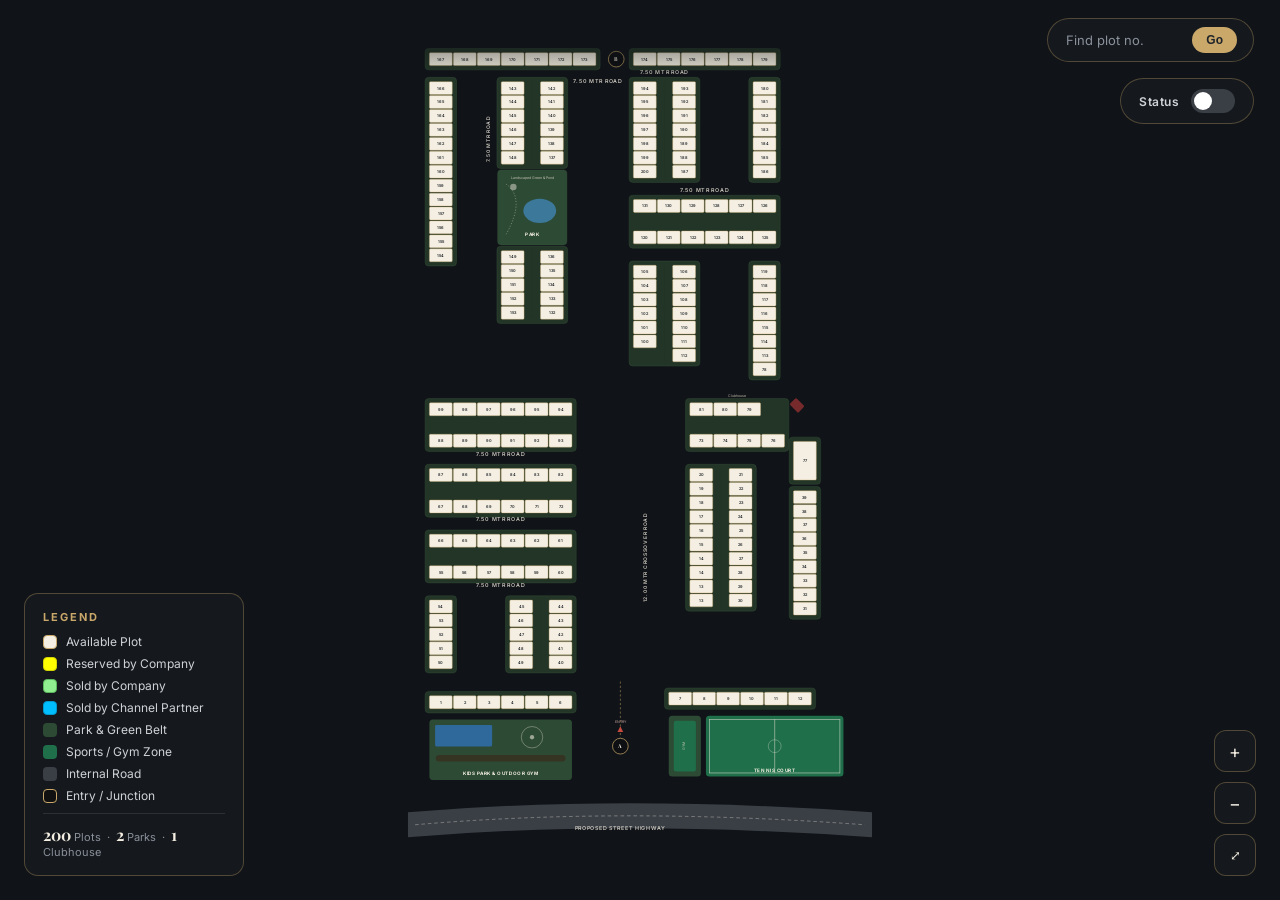
==== commit 49affd32: "Move status toggle inline with search bar and reduce search bar size on mobile" ====
--- a/index.html
+++ b/index.html
@@ -17,22 +17,21 @@
       <input id="plotSearch" type="text" placeholder="Find plot no." />
       <button onclick="findPlot()">Go</button>
     </div>
+    <div id="statusToggle" onclick="toggleStatus()">
+      <span class="label">Status</span>
+      <div class="toggle-switch" id="toggleSwitch">
+        <div class="toggle-slider"></div>
+      </div>
+      <span id="statusStats">
+        <span class="reserved-count" id="reservedCount">0</span> Reserved · 
+        <span class="sold-company-count" id="soldCompanyCount">0</span> Sold (Co.) · 
+        <span class="sold-partner-count" id="soldPartnerCount">0</span> Sold (CP) · 
+        <span class="available-count" id="availableCount">0</span> Available
+      </span>
+    </div>
   </header>
   <!-- <div id="hint">Drag to pan · Scroll / pinch to zoom</div> -->
   <div id="searchMsg">Plot not found</div>
-
-  <div id="statusToggle" onclick="toggleStatus()">
-    <span class="label">Status</span>
-    <div class="toggle-switch" id="toggleSwitch">
-      <div class="toggle-slider"></div>
-    </div>
-    <span id="statusStats">
-      <span class="reserved-count" id="reservedCount">0</span> Reserved · 
-      <span class="sold-company-count" id="soldCompanyCount">0</span> Sold (Co.) · 
-      <span class="sold-partner-count" id="soldPartnerCount">0</span> Sold (CP) · 
-      <span class="available-count" id="availableCount">0</span> Available
-    </span>
-  </div>
 
   <div id="viewport">
     <svg id="canvas" xmlns="http://www.w3.org/2000/svg">
--- a/styles.css
+++ b/styles.css
@@ -31,7 +31,7 @@
   pointer-events:none;
 }
 @media (max-width: 768px) {
-  header{padding:12px 16px;flex-wrap:wrap;gap:8px;}
+  header{padding:12px 16px;flex-wrap:wrap;gap:6px;}
 }
 header .brand{pointer-events:auto;}
 header h1{
@@ -49,17 +49,17 @@
 #searchWrap{pointer-events:auto;display:flex;align-items:center;gap:8px;background:var(--panel);
   border:1px solid var(--gold-soft);border-radius:30px;padding:8px 16px;backdrop-filter:blur(8px);}
 @media (max-width: 768px) {
-  #searchWrap{padding:6px 12px;width:100%;margin-top:8px;order:3;}
+  #searchWrap{padding:5px 10px;width:auto;margin-top:0;order:2;flex:0 1 auto;}
 }
 #searchWrap input{background:transparent;border:none;outline:none;color:var(--cream);font-size:13px;width:120px;font-family:'Inter',sans-serif;}
 @media (max-width: 768px) {
-  #searchWrap input{font-size:14px;flex:1;width:auto;}
+  #searchWrap input{font-size:12px;flex:1;width:80px;}
 }
 #searchWrap input::placeholder{color:var(--text-mute);}
 #searchWrap button{background:var(--gold);border:none;color:#20242a;font-weight:600;font-size:12px;
   padding:6px 14px;border-radius:20px;cursor:pointer;}
 @media (max-width: 768px) {
-  #searchWrap button{padding:8px 16px;font-size:13px;}
+  #searchWrap button{padding:6px 12px;font-size:12px;}
 }
 #searchMsg{position:absolute;top:78px;right:26px;z-index:20;color:#e88;font-size:12px;background:var(--panel);
   padding:6px 12px;border-radius:8px;display:none;border:1px solid #a44;}
@@ -101,53 +101,58 @@
 #legend{position:absolute;bottom:24px;left:24px;z-index:20;background:var(--panel);border:1px solid var(--gold-soft);
   border-radius:14px;padding:16px 18px;backdrop-filter:blur(8px);max-width:220px;}
 @media (max-width: 768px) {
-  #legend{bottom:80px;left:16px;padding:10px 12px;max-width:160px;font-size:10px;}
+  #legend{display:none;}
 }
 #legend h3{margin:0 0 10px;color:var(--gold);font-size:11px;letter-spacing:2px;text-transform:uppercase;font-family:'Inter',sans-serif;}
 @media (max-width: 768px) {
-  #legend h3{font-size:9px;margin:0 0 6px;letter-spacing:1px;}
+  #legend h3{font-size:8px;margin:0 0 5px;letter-spacing:1px;}
 }
 .leg-row{display:flex;align-items:center;gap:9px;margin-bottom:7px;font-size:12px;color:var(--text-soft);}
 @media (max-width: 768px) {
-  .leg-row{gap:5px;margin-bottom:4px;font-size:9px;}
+  .leg-row{gap:4px;margin-bottom:3px;font-size:8px;}
 }
 .swatch{width:14px;height:14px;border-radius:4px;flex-shrink:0;}
 @media (max-width: 768px) {
-  .swatch{width:10px;height:10px;border-radius:2px;}
+  .swatch{width:8px;height:8px;border-radius:2px;}
 }
 #legend .stat{margin-top:10px;padding-top:10px;border-top:1px solid #ffffff1a;color:var(--text-mute);font-size:11px;}
 @media (max-width: 768px) {
-  #legend .stat{margin-top:6px;padding-top:6px;font-size:8px;}
+  #legend .stat{margin-top:5px;padding-top:5px;font-size:7px;}
 }
 #legend .stat b{color:var(--cream);font-size:16px;font-family:'Playfair Display',serif;}
 @media (max-width: 768px) {
-  #legend .stat b{font-size:12px;}
+  #legend .stat b{font-size:10px;}
 }
 
 #statusToggle{position:absolute;top:78px;right:26px;z-index:20;background:var(--panel);border:1px solid var(--gold-soft);
   border-radius:30px;padding:10px 18px;backdrop-filter:blur(8px);display:flex;align-items:center;gap:12px;
   font-size:12px;color:var(--text-soft);cursor:pointer;user-select:none;}
 @media (max-width: 768px) {
-  #statusToggle{top:auto;bottom:16px;right:16px;left:auto;padding:8px 12px;gap:8px;
-    border-radius:24px;font-size:10px;flex-wrap:nowrap;max-width:none;white-space:nowrap;}
+  #statusToggle{position:relative;top:auto;right:auto;left:auto;padding:5px 8px;gap:5px;
+    border-radius:18px;font-size:9px;flex-wrap:nowrap;max-width:none;white-space:nowrap;
+    justify-content:center;background:transparent;border:none;backdrop-filter:none;
+    order:3;margin-left:6px;}
 }
 #statusToggle:hover{border-color:var(--gold);}
 #statusToggle .label{font-weight:600;letter-spacing:.5px;}
+@media (max-width: 768px) {
+  #statusToggle .label{font-size:9px;letter-spacing:.3px;}
+}
 .toggle-switch{position:relative;width:44px;height:24px;background:#3a3f46;border-radius:12px;transition:background .3s;}
 @media (max-width: 768px) {
-  .toggle-switch{width:40px;height:22px;}
+  .toggle-switch{width:32px;height:18px;border-radius:9px;}
 }
 .toggle-switch.active{background:var(--gold);}
 .toggle-slider{position:absolute;top:3px;left:3px;width:18px;height:18px;background:#fff;border-radius:50%;
   transition:transform .3s;}
 @media (max-width: 768px) {
-  .toggle-slider{width:16px;height:16px;}
-  .toggle-switch.active .toggle-slider{transform:translateX(18px);}
+  .toggle-slider{width:12px;height:12px;top:3px;left:3px;}
+  .toggle-switch.active .toggle-slider{transform:translateX(14px);}
 }
 .toggle-switch.active .toggle-slider{transform:translateX(20px);}
 #statusStats{margin-left:8px;font-size:11px;color:var(--text-mute);display:none;}
 @media (max-width: 768px) {
-  #statusStats{margin-left:6px;font-size:9px;width:auto;text-align:left;margin-top:0;}
+  #statusStats{margin-left:4px;font-size:8px;width:auto;text-align:left;margin-top:0;}
 }
 #statusStats.show{display:inline;}
 #statusStats .reserved-count{color:#ffff00;font-weight:700;}
